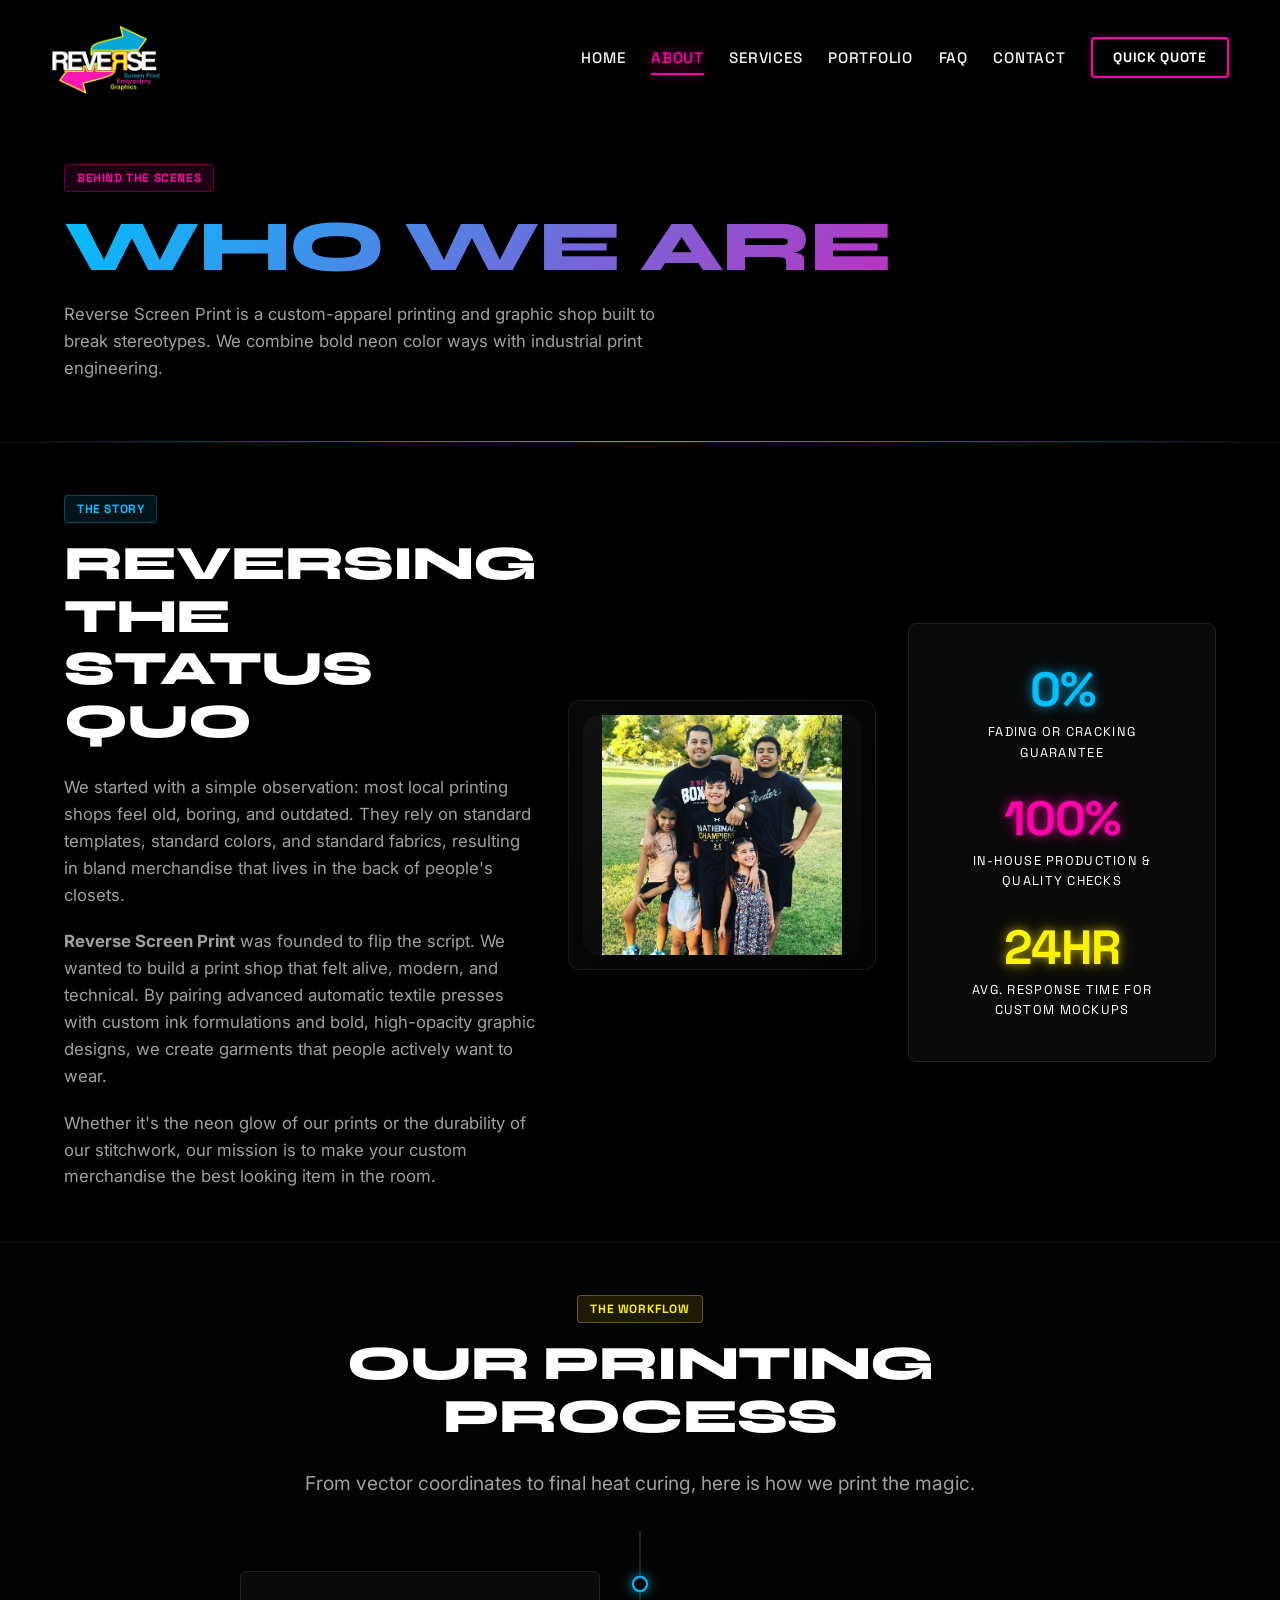
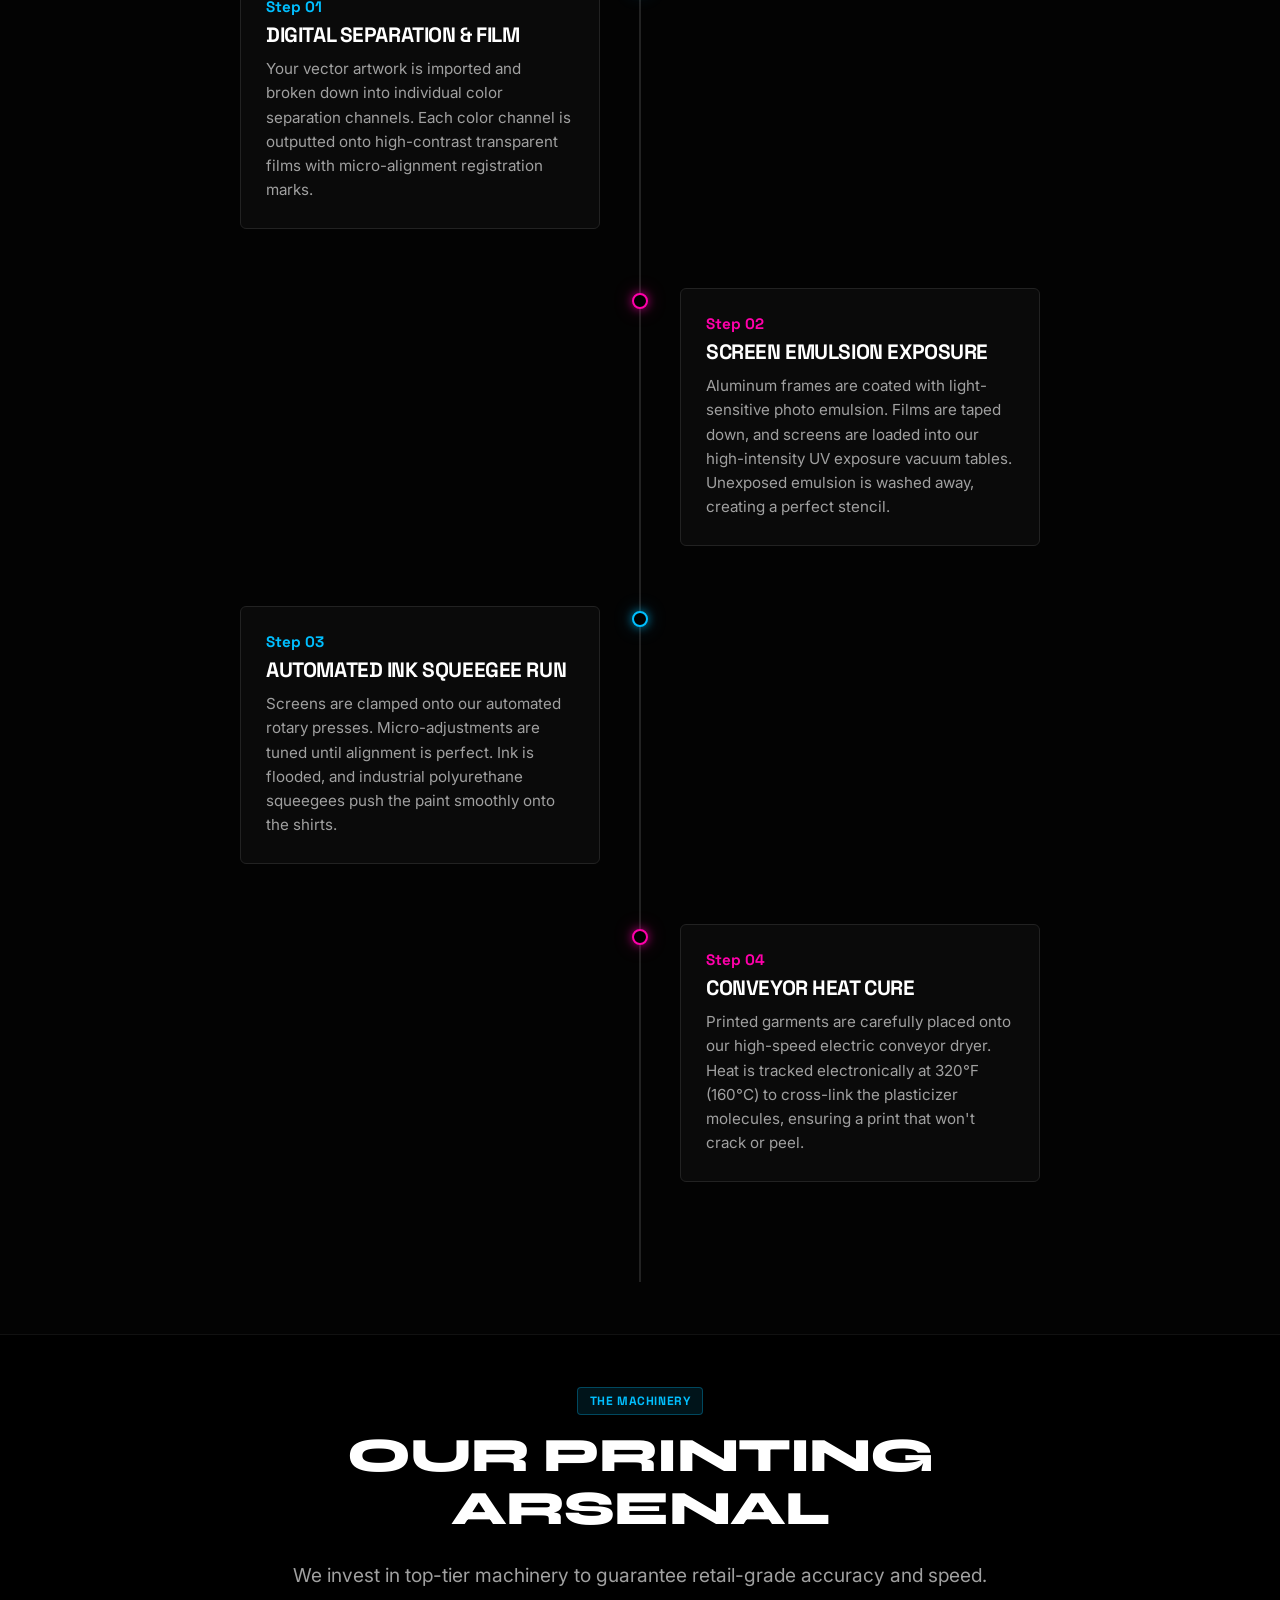
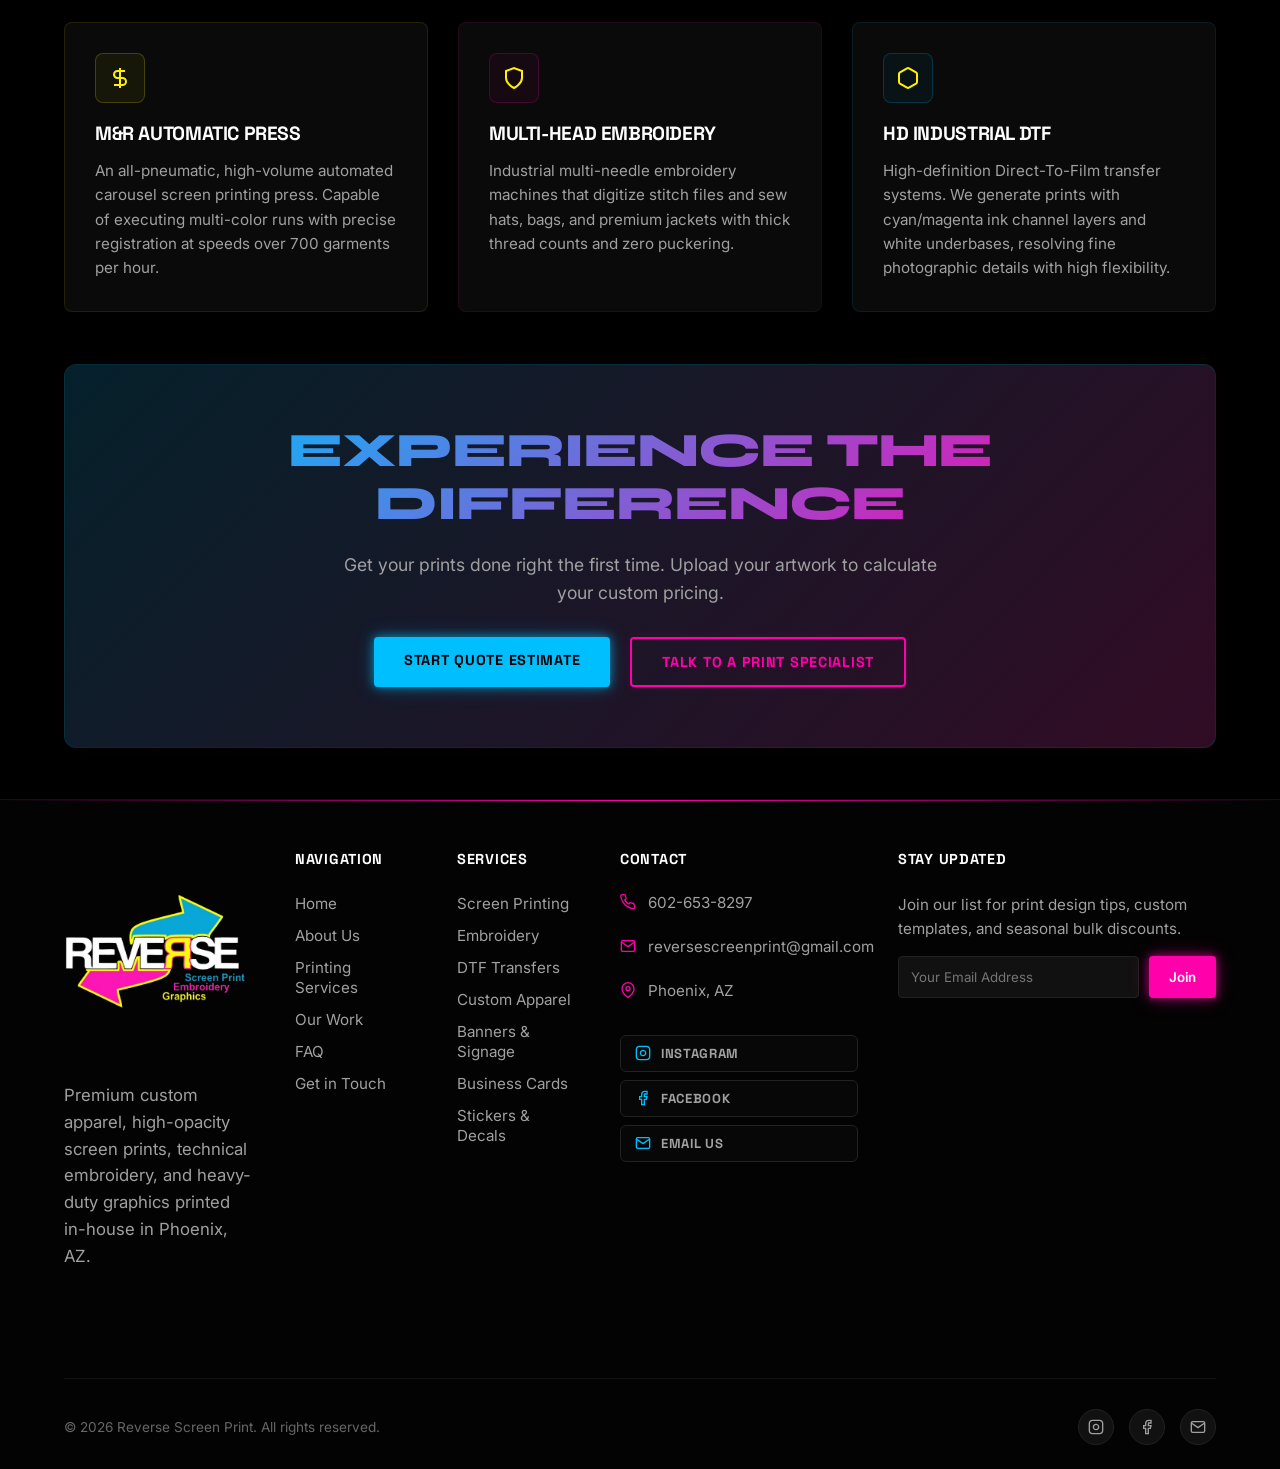
==== about.html @ 0280a69d "Initial website upload" ====
﻿<!DOCTYPE html>
<html lang="en">
<head>
  <meta charset="UTF-8">
  <meta name="viewport" content="width=device-width, initial-scale=1.0">
  <meta name="description" content="Discover the story of Reverse Screen Print, our state-of-the-art screen printing workshop, and our premium apparel finishing processes.">
  <title>About Us | Reverse Screen Print</title>
  <link rel="stylesheet" href="style.css">
</head>
<body>

  <!-- Header & Navigation -->
  <header>
    <div class="nav-container">
      <a href="index.html" class="logo-link" aria-label="Reverse Screen Print Logo">
        <img src="assets/Main-LOGO.png" alt="Reverse Screen Print logo" class="site-logo">
      </a>

      <button class="menu-toggle" aria-label="Toggle Navigation menu" aria-expanded="false">
        <span></span>
        <span></span>
        <span></span>
      </button>

      <nav class="nav-menu-wrapper">
        <ul class="nav-menu">
          <li class="nav-item"><a href="index.html" class="nav-link">Home</a></li>
          <li class="nav-item"><a href="about.html" class="nav-link">About</a></li>
          <li class="nav-item dropdown">
            <a href="services.html" class="nav-link">Services</a>
            <ul class="dropdown-menu">
              <li class="dropdown-item"><a href="screen-printing.html" class="dropdown-link">Screen Printing</a></li>
              <li class="dropdown-item"><a href="embroidery.html" class="dropdown-link">Embroidery</a></li>
              <li class="dropdown-item"><a href="dtf-printing.html" class="dropdown-link">DTF Printing</a></li>
              <li class="dropdown-item"><a href="custom-apparel.html" class="dropdown-link">Custom Apparel</a></li>
              <li class="dropdown-item"><a href="banners.html" class="dropdown-link">Banners & Signage</a></li>
              <li class="dropdown-item"><a href="business-cards.html" class="dropdown-link">Business Cards</a></li>
              <li class="dropdown-item"><a href="decals.html" class="dropdown-link">Decals & Stickers</a></li>
            </ul>
          </li>
          <li class="nav-item"><a href="portfolio.html" class="nav-link">Portfolio</a></li>
          <li class="nav-item"><a href="faq.html" class="nav-link">FAQ</a></li>
          <li class="nav-item"><a href="contact.html" class="nav-link">Contact</a></li>
          <li class="nav-item nav-cta-wrapper"><a href="quote.html" class="nav-cta">Quick Quote</a></li>
        </ul>
      </nav>
    </div>
  </header>

  <!-- Main Content -->
  <main>
    <!-- Page Header banner -->
    <section class="service-header">
      <div class="container" style="padding: 20px 0;">
        <span class="feature-badge badge-magenta">Behind the Scenes</span>
        <h1 class="text-gradient-cyan-magenta">Who We Are</h1>
        <p style="max-width: 600px; margin-top: 15px;">
          Reverse Screen Print is a custom-apparel printing and graphic shop built to break stereotypes. We combine bold neon color ways with industrial print engineering.
        </p>
      </div>
    </section>

    <!-- Our Story Section -->
    <section class="container">
      <div class="grid-2 about-story-grid">
        <div>
          <span class="feature-badge badge-cyan">The Story</span>
          <h2 style="margin-bottom: 25px;">Reversing The Status Quo</h2>
          <p style="margin-bottom: 20px;">
            We started with a simple observation: most local printing shops feel old, boring, and outdated. They rely on standard templates, standard colors, and standard fabrics, resulting in bland merchandise that lives in the back of people's closets.
          </p>
          <p style="margin-bottom: 20px;">
            <strong>Reverse Screen Print</strong> was founded to flip the script. We wanted to build a print shop that felt alive, modern, and technical. By pairing advanced automatic textile presses with custom ink formulations and bold, high-opacity graphic designs, we create garments that people actively want to wear.
          </p>
          <p>
            Whether it's the neon glow of our prints or the durability of our stitchwork, our mission is to make your custom merchandise the best looking item in the room.
          </p>
        </div>
        <div class="about-visual-stack">
          <div class="about-media-card">
            <img src="assets/Family-img.jpg" alt="Reverse Screen Print team and family" class="section-image">
          </div>
        </div>
        <div style="border: 1px solid var(--border-color); background: var(--bg-card); border-radius: 8px; padding: 40px; display: flex; flex-direction: column; justify-content: center; text-align: center;">
          <h3 class="neon-cyan" style="font-size: 3rem; margin-bottom: 5px;">0%</h3>
          <p style="text-transform: uppercase; font-family: var(--font-subheading); font-size: 0.8rem; letter-spacing: 0.1em; color: #fff; margin-bottom: 30px;">
            Fading or Cracking Guarantee
          </p>
          <h3 class="neon-magenta" style="font-size: 3rem; margin-bottom: 5px;">100%</h3>
          <p style="text-transform: uppercase; font-family: var(--font-subheading); font-size: 0.8rem; letter-spacing: 0.1em; color: #fff; margin-bottom: 30px;">
            In-House Production & Quality Checks
          </p>
          <h3 class="neon-yellow" style="font-size: 3rem; margin-bottom: 5px;">24hr</h3>
          <p style="text-transform: uppercase; font-family: var(--font-subheading); font-size: 0.8rem; letter-spacing: 0.1em; color: #fff;">
            Avg. Response Time for Custom Mockups
          </p>
        </div>
      </div>
    </section>

    <!-- The Printing Process Timeline -->
    <section style="background: #030303; border-top: 1px solid #111; border-bottom: 1px solid #111;">
      <div class="container">
        <div class="section-header">
          <span class="feature-badge badge-yellow">The Workflow</span>
          <h2>Our Printing Process</h2>
          <p>From vector coordinates to final heat curing, here is how we print the magic.</p>
        </div>

        <div class="timeline">
          <!-- Step 1 -->
          <div class="timeline-item">
            <div class="timeline-content">
              <div class="timeline-number">Step 01</div>
              <h3 style="margin-bottom: 10px; font-size: 1.3rem;">Digital Separation & Film</h3>
              <p style="font-size: 0.95rem;">
                Your vector artwork is imported and broken down into individual color separation channels. Each color channel is outputted onto high-contrast transparent films with micro-alignment registration marks.
              </p>
            </div>
          </div>

          <!-- Step 2 -->
          <div class="timeline-item">
            <div class="timeline-content">
              <div class="timeline-number">Step 02</div>
              <h3 style="margin-bottom: 10px; font-size: 1.3rem;">Screen Emulsion Exposure</h3>
              <p style="font-size: 0.95rem;">
                Aluminum frames are coated with light-sensitive photo emulsion. Films are taped down, and screens are loaded into our high-intensity UV exposure vacuum tables. Unexposed emulsion is washed away, creating a perfect stencil.
              </p>
            </div>
          </div>

          <!-- Step 3 -->
          <div class="timeline-item">
            <div class="timeline-content">
              <div class="timeline-number">Step 03</div>
              <h3 style="margin-bottom: 10px; font-size: 1.3rem;">Automated Ink Squeegee Run</h3>
              <p style="font-size: 0.95rem;">
                Screens are clamped onto our automated rotary presses. Micro-adjustments are tuned until alignment is perfect. Ink is flooded, and industrial polyurethane squeegees push the paint smoothly onto the shirts.
              </p>
            </div>
          </div>

          <!-- Step 4 -->
          <div class="timeline-item">
            <div class="timeline-content">
              <div class="timeline-number">Step 04</div>
              <h3 style="margin-bottom: 10px; font-size: 1.3rem;">Conveyor Heat Cure</h3>
              <p style="font-size: 0.95rem;">
                Printed garments are carefully placed onto our high-speed electric conveyor dryer. Heat is tracked electronically at 320&deg;F (160&deg;C) to cross-link the plasticizer molecules, ensuring a print that won't crack or peel.
              </p>
            </div>
          </div>
        </div>
      </div>
    </section>

    <!-- Equipment Showcase -->
    <section class="container">
      <div class="section-header">
        <span class="feature-badge badge-cyan">The Machinery</span>
        <h2>Our Printing Arsenal</h2>
        <p>We invest in top-tier machinery to guarantee retail-grade accuracy and speed.</p>
      </div>

      <div class="equipment-grid">
        <!-- Machine 1 -->
        <div class="card equipment-card">
          <div class="equipment-icon-box">
            <svg width="24" height="24" fill="none" stroke="currentColor" stroke-width="2" viewBox="0 0 24 24"><path d="M12 2v20M17 5H9.5a3.5 3.5 0 0 0 0 7h5a3.5 3.5 0 0 1 0 7H6"/></svg>
          </div>
          <h3 style="margin-bottom: 15px; font-size: 1.2rem;">M&R Automatic Press</h3>
          <p style="font-size: 0.95rem;">
            An all-pneumatic, high-volume automated carousel screen printing press. Capable of executing multi-color runs with precise registration at speeds over 700 garments per hour.
          </p>
        </div>

        <!-- Machine 2 -->
        <div class="card equipment-card" style="border-color: rgba(255, 0, 170, 0.1);">
          <div class="equipment-icon-box" style="background: rgba(255, 0, 170, 0.05); border-color: rgba(255, 0, 170, 0.2); color: var(--secondary);">
            <svg width="24" height="24" fill="none" stroke="currentColor" stroke-width="2" viewBox="0 0 24 24"><path d="M12 22s8-4 8-10V5l-8-3-8 3v7c0 6 8 10 8 10z"/></svg>
          </div>
          <h3 style="margin-bottom: 15px; font-size: 1.2rem; color: #fff;">Multi-Head Embroidery</h3>
          <p style="font-size: 0.95rem;">
            Industrial multi-needle embroidery machines that digitize stitch files and sew hats, bags, and premium jackets with thick thread counts and zero puckering.
          </p>
        </div>

        <!-- Machine 3 -->
        <div class="card equipment-card" style="border-color: rgba(0, 191, 255, 0.1);">
          <div class="equipment-icon-box" style="background: rgba(0, 191, 255, 0.05); border-color: rgba(0, 191, 255, 0.2); color: var(--primary);">
            <svg width="24" height="24" fill="none" stroke="currentColor" stroke-width="2" viewBox="0 0 24 24"><path d="M21 16V8a2 2 0 0 0-1-1.73l-7-4a2 2 0 0 0-2 0l-7 4A2 2 0 0 0 3 8v8a2 2 0 0 0 1 1.73l7 4a2 2 0 0 0 2 0l7-4A2 2 0 0 0 21 16z"/></svg>
          </div>
          <h3 style="margin-bottom: 15px; font-size: 1.2rem; color: #fff;">HD Industrial DTF</h3>
          <p style="font-size: 0.95rem;">
            High-definition Direct-To-Film transfer systems. We generate prints with cyan/magenta ink channel layers and white underbases, resolving fine photographic details with high flexibility.
          </p>
        </div>
      </div>
    </section>

    <!-- Custom CTA -->
    <section class="container" style="padding-top: 0;">
      <div class="neon-cta-box" style="border-color: rgba(0, 191, 255, 0.2);">
        <h2 class="text-gradient-cyan-magenta" style="margin-bottom: 20px;">Experience the Difference</h2>
        <p style="max-width: 600px; margin: 0 auto 30px auto; font-size: 1.1rem;">
          Get your prints done right the first time. Upload your artwork to calculate your custom pricing.
        </p>
        <div class="btn-group" style="justify-content: center;">
          <a href="quote.html" class="btn btn-cyan">Start Quote Estimate</a>
          <a href="contact.html" class="btn btn-outline-magenta">Talk to a Print Specialist</a>
        </div>
      </div>
    </section>
  </main>
  <!-- Footer Section -->
  <footer>
    <div class="footer-grid container" style="padding: 0 0 48px 0;">

      <!-- Col 1: Logo & Tagline -->
      <div class="footer-info">
        <a href="index.html" class="footer-logo" aria-label="Reverse Screen Print Home" style="display:inline-block;margin-bottom:20px;">
          <img src="assets/Main-LOGO.png" alt="Reverse Screen Print logo" class="footer-logo-image">
        </a>
        <p>Premium custom apparel, high-opacity screen prints, technical embroidery, and heavy-duty graphics printed in-house in Phoenix, AZ.</p>
      </div>

      <!-- Col 2: Navigation -->
      <div>
        <h4 class="footer-title">Navigation</h4>
        <ul class="footer-links">
          <li><a href="index.html">Home</a></li>
          <li><a href="about.html">About Us</a></li>
          <li><a href="services.html">Printing Services</a></li>
          <li><a href="portfolio.html">Our Work</a></li>
          <li><a href="faq.html">FAQ</a></li>
          <li><a href="contact.html">Get in Touch</a></li>
        </ul>
      </div>

      <!-- Col 3: Services -->
      <div>
        <h4 class="footer-title">Services</h4>
        <ul class="footer-links">
          <li><a href="screen-printing.html">Screen Printing</a></li>
          <li><a href="embroidery.html">Embroidery</a></li>
          <li><a href="dtf-printing.html">DTF Transfers</a></li>
          <li><a href="custom-apparel.html">Custom Apparel</a></li>
          <li><a href="banners.html">Banners &amp; Signage</a></li>
          <li><a href="business-cards.html">Business Cards</a></li>
          <li><a href="decals.html">Stickers &amp; Decals</a></li>
        </ul>
      </div>

      <!-- Col 4: Contact -->
      <div>
        <h4 class="footer-title">Contact</h4>
        <ul class="footer-contact-list">
          <li class="footer-contact-item">
            <svg width="16" height="16" fill="none" stroke="currentColor" stroke-width="2" viewBox="0 0 24 24" aria-hidden="true"><path d="M22 16.92v3a2 2 0 0 1-2.18 2 19.79 19.79 0 0 1-8.63-3.07A19.5 19.5 0 0 1 4.36 12 19.79 19.79 0 0 1 1.21 3.4 2 2 0 0 1 3.18 1h3a2 2 0 0 1 2 1.72c.127.96.361 1.903.7 2.81a2 2 0 0 1-.45 2.11L7.09 8.91a16 16 0 0 0 6 6l1.27-1.27a2 2 0 0 1 2.11-.45c.907.339 1.85.573 2.81.7A2 2 0 0 1 21 16z"/></svg>
            <a href="tel:+16026538297" aria-label="Call us">602-653-8297</a>
          </li>
          <li class="footer-contact-item">
            <svg width="16" height="16" fill="none" stroke="currentColor" stroke-width="2" viewBox="0 0 24 24" aria-hidden="true"><path d="M4 4h16c1.1 0 2 .9 2 2v12c0 1.1-.9 2-2 2H4c-1.1 0-2-.9-2-2V6c0-1.1.9-2 2-2z"/><polyline points="22,6 12,13 2,6"/></svg>
            <a href="mailto:reversescreenprint@gmail.com" aria-label="Email us">reversescreenprint@gmail.com</a>
          </li>
          <li class="footer-contact-item">
            <svg width="16" height="16" fill="none" stroke="currentColor" stroke-width="2" viewBox="0 0 24 24" aria-hidden="true"><path d="M21 10c0 7-9 13-9 13s-9-6-9-13a9 9 0 0 1 18 0z"/><circle cx="12" cy="10" r="3"/></svg>
            <span>Phoenix, AZ</span>
          </li>
        </ul>
        <div class="footer-social-stack">
          <a href="https://www.instagram.com/reverse_screenprint/" target="_blank" rel="noopener noreferrer" class="footer-social-pill" aria-label="Follow us on Instagram">
            <svg width="16" height="16" fill="none" stroke="currentColor" stroke-width="2" viewBox="0 0 24 24" aria-hidden="true"><rect x="2" y="2" width="20" height="20" rx="5" ry="5"/><path d="M16 11.37A4 4 0 1 1 12.63 8 4 4 0 0 1 16 11.37z"/><line x1="17.5" y1="6.5" x2="17.51" y2="6.5"/></svg>
            Instagram
          </a>
          <a href="https://www.facebook.com/reverse.screenprint/" target="_blank" rel="noopener noreferrer" class="footer-social-pill" aria-label="Follow us on Facebook">
            <svg width="16" height="16" fill="none" stroke="currentColor" stroke-width="2" viewBox="0 0 24 24" aria-hidden="true"><path d="M18 2h-3a5 5 0 0 0-5 5v3H7v4h3v8h4v-8h3l1-4h-4V7a1 1 0 0 1 1-1h3z"/></svg>
            Facebook
          </a>
          <a href="mailto:reversescreenprint@gmail.com" class="footer-social-pill" aria-label="Email us">
            <svg width="16" height="16" fill="none" stroke="currentColor" stroke-width="2" viewBox="0 0 24 24" aria-hidden="true"><path d="M4 4h16c1.1 0 2 .9 2 2v12c0 1.1-.9 2-2 2H4c-1.1 0-2-.9-2-2V6c0-1.1.9-2 2-2z"/><polyline points="22,6 12,13 2,6"/></svg>
            Email Us
          </a>
        </div>
      </div>

      <!-- Col 5: Newsletter -->
      <div>
        <h4 class="footer-title">Stay Updated</h4>
        <p class="footer-newsletter-text">Join our list for print design tips, custom templates, and seasonal bulk discounts.</p>
        <form class="newsletter-form">
          <input type="email" class="newsletter-input" placeholder="Your Email Address" aria-label="Newsletter email" required>
          <button type="submit" class="newsletter-btn" aria-label="Subscribe button">Join</button>
        </form>
      </div>

    </div>

    <!-- Footer Bottom Bar -->
    <div class="container" style="padding: 0;">
      <div class="footer-bottom">
        <div>&copy; 2026 Reverse Screen Print. All rights reserved.</div>
        <div class="footer-socials">
          <a href="https://www.instagram.com/reverse_screenprint/" target="_blank" rel="noopener noreferrer" class="footer-social-link" aria-label="Follow us on Instagram">
            <svg width="16" height="16" fill="none" stroke="currentColor" stroke-width="2" viewBox="0 0 24 24"><rect x="2" y="2" width="20" height="20" rx="5" ry="5"/><path d="M16 11.37A4 4 0 1 1 12.63 8 4 4 0 0 1 16 11.37z"/><line x1="17.5" y1="6.5" x2="17.51" y2="6.5"/></svg>
          </a>
          <a href="https://www.facebook.com/reverse.screenprint/" target="_blank" rel="noopener noreferrer" class="footer-social-link" aria-label="Follow us on Facebook">
            <svg width="16" height="16" fill="none" stroke="currentColor" stroke-width="2" viewBox="0 0 24 24"><path d="M18 2h-3a5 5 0 0 0-5 5v3H7v4h3v8h4v-8h3l1-4h-4V7a1 1 0 0 1 1-1h3z"/></svg>
          </a>
          <a href="mailto:reversescreenprint@gmail.com" class="footer-social-link" aria-label="Email us">
            <svg width="16" height="16" fill="none" stroke="currentColor" stroke-width="2" viewBox="0 0 24 24"><path d="M4 4h16c1.1 0 2 .9 2 2v12c0 1.1-.9 2-2 2H4c-1.1 0-2-.9-2-2V6c0-1.1.9-2 2-2z"/><polyline points="22,6 12,13 2,6"/></svg>
          </a>
        </div>
      </div>
    </div>
  </footer>

  <script src="script.js"></script>
  <button id="scroll-top-btn" class="scroll-top-btn" aria-label="Scroll to top">↑</button>
</body>
</html>
---- style.css ----
/* 
 * Reverse Screen Print - Design System & Stylesheet
 * Colors: Black (#000000), Cyan (#00BFFF), Magenta (#FF00AA), Yellow (#FFF200)
 */

@import url('https://fonts.googleapis.com/css2?family=Inter:wght@300;400;500;600;700&family=Space+Grotesk:wght@500;700&family=Syne:wght@700;800&display=swap');

:root {
  --bg: #000000;
  --bg-card: #0a0a0a;
  --bg-input: #121212;
  --primary: #00BFFF; /* Cyan */
  --secondary: #FF00AA; /* Magenta */
  --accent: #FFF200; /* Yellow */
  --text-main: #FFFFFF;
  --text-muted: #A0A0A0;
  --text-dark: #666666;
  --border-color: #222222;
  
  --font-heading: 'Syne', sans-serif;
  --font-subheading: 'Space Grotesk', sans-serif;
  --font-body: 'Inter', sans-serif;
  
  --glow-cyan: 0 0 10px rgba(0, 191, 255, 0.6), 0 0 20px rgba(0, 191, 255, 0.3);
  --glow-magenta: 0 0 10px rgba(255, 0, 170, 0.6), 0 0 20px rgba(255, 0, 170, 0.3);
  --glow-yellow: 0 0 10px rgba(255, 242, 0, 0.6), 0 0 20px rgba(255, 242, 0, 0.3);
  
  --transition-fast: 0.2s ease;
  --transition-medium: 0.4s cubic-bezier(0.16, 1, 0.3, 1);
}

/* Base Resets */
*, *::before, *::after {
  box-sizing: border-box;
  margin: 0;
  padding: 0;
}

html {
  scroll-behavior: smooth;
  background-color: var(--bg);
  color: var(--text-main);
  font-family: var(--font-body);
  font-size: 16px;
  -webkit-font-smoothing: antialiased;
}

body {
  min-height: 100vh;
  display: flex;
  flex-direction: column;
  overflow-x: hidden;
}

img, svg {
  max-width: 100%;
  height: auto;
  display: block;
}

a {
  color: inherit;
  text-decoration: none;
  transition: color var(--transition-fast);
}

.site-logo,
.hero-logo,
.footer-logo-image {
  display: block;
  height: auto;
  object-fit: contain;
}

.site-logo {
  width: clamp(96px, 9vw, 124px);
  max-width: 124px;
  padding: 0;
  margin: 0;
}

.hero-logo {
  width: min(100%, 320px);
  max-width: 320px;
}

.footer-logo-image {
  width: min(100%, 220px);
  max-width: 220px;
}

.hero-image,
.page-hero-image,
.section-image,
.media-card-image,
.service-card-image,
.gallery-image,
.contact-asset-image,
.service-visual-image {
  width: 100%;
  height: 100%;
  object-fit: contain;
  object-position: center;
  display: block;
  border-radius: 16px;
  background: linear-gradient(135deg, rgba(255,255,255,0.04), rgba(255,255,255,0.01));
}

.image-card,
.service-media-card,
.about-media-card {
  position: relative;
  overflow: hidden;
  border-radius: 16px;
  border: 1px solid rgba(255,255,255,0.08);
  background: rgba(255,255,255,0.02);
  box-shadow: 0 14px 35px rgba(0,0,0,0.24);
}

.hero-image {
  min-height: 320px;
}

.page-hero-image,
.section-image {
  height: clamp(320px, 48vw, 480px);
}

.media-card-image {
  height: clamp(220px, 32vw, 280px);
}

.service-card-media,
.about-media-card {
  display: flex;
  align-items: center;
  justify-content: center;
  padding: 14px;
  border-radius: 12px;
  overflow: hidden;
  margin-bottom: 16px;
  background: linear-gradient(135deg, rgba(255,255,255,0.03), rgba(255,255,255,0.01));
}

.service-card-media {
  height: clamp(180px, 24vw, 220px);
}

.service-card-media img,
.about-media-card img {
  width: 100%;
  height: 100%;
  object-fit: contain;
  object-position: center;
  display: block;
}

.gallery-image {
  aspect-ratio: 4 / 3;
}

.faq-hero {
  background-size: cover;
  background-position: center;
  background-repeat: no-repeat;
}

.logo-link,
.footer-logo {
  display: inline-flex;
  align-items: center;
  justify-content: center;
}

button, input, select, textarea {
  font-family: inherit;
  color: inherit;
  background: none;
  border: none;
}

button {
  cursor: pointer;
}

.scroll-top-btn {
  position: fixed;
  right: 24px;
  bottom: 24px;
  width: 48px;
  height: 48px;
  border-radius: 50%;
  border: 1px solid rgba(0, 191, 255, 0.35);
  background: rgba(0, 0, 0, 0.8);
  color: var(--primary);
  font-size: 1.1rem;
  box-shadow: var(--glow-cyan);
  z-index: 1800;
  opacity: 0;
  pointer-events: none;
  transform: translateY(12px);
  transition: all var(--transition-medium);
}

.scroll-top-btn.visible {
  opacity: 1;
  pointer-events: auto;
  transform: translateY(0);
}

.scroll-top-btn:hover {
  background: var(--primary);
  color: #000;
}

.form-status {
  margin-bottom: 16px;
  padding: 12px 14px;
  border: 1px solid rgba(255, 0, 170, 0.25);
  border-radius: 6px;
  background: rgba(255, 0, 170, 0.07);
  color: #fff;
  font-size: 0.95rem;
}

.form-success {
  padding: 24px;
  border: 1px solid rgba(0, 191, 255, 0.25);
  border-radius: 8px;
  background: rgba(0, 191, 255, 0.06);
  box-shadow: var(--glow-cyan);
}

.field-error {
  display: block;
  margin-top: 8px;
  font-size: 0.8rem;
  color: #ff7b7b;
}

.form-control.is-invalid {
  border-color: #ff7b7b;
  box-shadow: 0 0 0 1px rgba(255, 123, 123, 0.35);
}

/* Custom Scrollbar */
::-webkit-scrollbar {
  width: 10px;
}
::-webkit-scrollbar-track {
  background: var(--bg);
}
::-webkit-scrollbar-thumb {
  background: #1a1a1a;
  border: 2px solid var(--bg);
  border-radius: 5px;
}
::-webkit-scrollbar-thumb:hover {
  background: var(--primary);
  box-shadow: 0 0 8px var(--primary);
}

/* Typography & Neon Utilities */
h1, h2, h3, h4, h5, h6 {
  font-family: var(--font-heading);
  font-weight: 800;
  text-transform: uppercase;
  letter-spacing: -0.02em;
  line-height: 1.1;
}

h1 {
  font-size: clamp(2.5rem, 6vw, 4.5rem);
}

h2 {
  font-size: clamp(2rem, 4vw, 3rem);
  margin-bottom: 1.5rem;
}

h3 {
  font-size: clamp(1.5rem, 2.5vw, 2rem);
  font-family: var(--font-subheading);
  font-weight: 700;
}

p {
  color: var(--text-muted);
  line-height: 1.6;
  font-size: 1.05rem;
}

.text-gradient-cyan-magenta {
  background: linear-gradient(135deg, var(--primary), var(--secondary));
  -webkit-background-clip: text;
  -webkit-text-fill-color: transparent;
}

.text-gradient-magenta-yellow {
  background: linear-gradient(135deg, var(--secondary), var(--accent));
  -webkit-background-clip: text;
  -webkit-text-fill-color: transparent;
}

.neon-cyan {
  color: var(--primary);
  text-shadow: var(--glow-cyan);
}

.neon-magenta {
  color: var(--secondary);
  text-shadow: var(--glow-magenta);
}

.neon-yellow {
  color: var(--accent);
  text-shadow: var(--glow-yellow);
}

/* Layout Utilities */
.container {
  width: 90%;
  max-width: 1200px;
  margin: 0 auto;
  padding: 52px 0;
}

.section-header {
  text-align: center;
  max-width: 700px;
  margin: 0 auto 32px auto;
}

.section-header p {
  font-size: 1.2rem;
  margin-top: 10px;
}

.fade-in-section {
  opacity: 0;
  transform: translateY(24px);
  transition: opacity 0.7s ease, transform 0.7s ease;
}

.fade-in-section.is-visible {
  opacity: 1;
  transform: translateY(0);
}

.grid-2 {
  display: grid;
  display: grid;
  grid-template-columns: repeat(3, 1fr);
  gap: 30px;
}

.grid-4 {
  display: grid;
  grid-template-columns: repeat(4, 1fr);
  gap: 20px;
}

@media (max-width: 992px) {
  .grid-3, .grid-4 {
    grid-template-columns: repeat(2, 1fr);
  }
}

@media (max-width: 768px) {
  .grid-2, .grid-3, .grid-4 {
    grid-template-columns: 1fr;
  }
  .container {
    padding: 40px 0;
  }
}

/* Header & Sticky Navbar */
header {
  position: fixed;
  top: 0;
  left: 0;
  width: 100%;
  z-index: 9999;
  transition: background-color 0.3s ease, box-shadow 0.3s ease, border-color 0.3s ease;
  border-bottom: 1px solid transparent;
  padding: 0;
  background-color: transparent;
  box-shadow: none;
}

header.scrolled {
  background-color: #000000;
  border-bottom: 1px solid rgba(255, 255, 255, 0.08);
  box-shadow: 0 8px 24px rgba(0, 0, 0, 0.28);
  padding: 0;
}

.nav-container {
  width: min(92%, 1200px);
  min-height: 80px;
  margin: 0 auto;
  display: flex;
  align-items: center;
  justify-content: space-between;
  gap: 20px;
  padding: 0;
}

.logo-link {
  display: inline-flex;
  align-items: center;
  justify-content: flex-start;
  padding: 0;
  margin: 0;
  flex: 0 0 auto;
}

/* Desktop Navigation Links */
.nav-menu {
  display: flex;
  align-items: center;
  justify-content: center;
  gap: clamp(16px, 2vw, 28px);
  list-style: none;
  margin: 0 auto;
  padding: 0;
  flex: 1 1 auto;
}

.nav-cta-wrapper {
  margin-left: auto;
  flex: 0 0 auto;
}

.nav-item {
  position: relative;
}

.nav-link {
  font-family: var(--font-subheading);
  font-size: 0.95rem;
  font-weight: 500;
  text-transform: uppercase;
  letter-spacing: 0.05em;
  padding: 8px 0;
  display: block;
  color: rgba(255, 255, 255, 0.95);
}

.nav-link::after {
  content: '';
  position: absolute;
  bottom: 0;
  left: 0;
  width: 0;
  height: 2px;
  background: var(--primary);
  box-shadow: var(--glow-cyan);
  transition: width var(--transition-fast);
}

.nav-link:hover {
  color: var(--primary);
  text-shadow: var(--glow-cyan);
}

.nav-link:hover::after {
  width: 100%;
}

.nav-link.active {
  color: var(--secondary);
  text-shadow: var(--glow-magenta);
}

.nav-link.active::after {
  background: var(--secondary);
  box-shadow: var(--glow-magenta);
  width: 100%;
}

/* Dropdown Menu styling */
.dropdown {
  position: relative;
}

.dropdown-menu {
  position: absolute;
  top: 100%;
  left: 50%;
  transform: translateX(-50%) translateY(15px);
  background: #050505;
  border: 1px solid #1a1a1a;
  border-radius: 8px;
  padding: 10px 0;
  width: 230px;
  opacity: 0;
  visibility: hidden;
  box-shadow: 0 10px 30px rgba(0,0,0,0.8), 0 0 15px rgba(0, 191, 255, 0.05);
  transition: all var(--transition-medium);
}

.dropdown-menu::before {
  content: '';
  position: absolute;
  top: -6px;
  left: 50%;
  transform: translateX(-50%) rotate(45deg);
  width: 10px;
  height: 10px;
  background: #050505;
  border-top: 1px solid #1a1a1a;
  border-left: 1px solid #1a1a1a;
}

.dropdown:hover .dropdown-menu {
  opacity: 1;
  visibility: visible;
  transform: translateX(-50%) translateY(5px);
  border-color: rgba(0, 191, 255, 0.3);
  box-shadow: 0 10px 30px rgba(0,0,0,0.8), 0 0 15px rgba(0, 191, 255, 0.15);
}

.dropdown-item {
  list-style: none;
}

.dropdown-link {
  display: block;
  padding: 10px 20px;
  font-family: var(--font-subheading);
  font-size: 0.85rem;
  text-transform: uppercase;
  letter-spacing: 0.05em;
  color: var(--text-muted);
  transition: all var(--transition-fast);
}

.dropdown-link:hover {
  color: var(--primary);
  background: rgba(0, 191, 255, 0.05);
  padding-left: 25px;
  text-shadow: var(--glow-cyan);
}

/* Call to Action Button in Nav */
.nav-cta {
  display: inline-block;
  padding: 10px 20px;
  font-family: var(--font-subheading);
  font-size: 0.85rem;
  font-weight: 700;
  text-transform: uppercase;
  letter-spacing: 0.05em;
  border: 2px solid var(--secondary);
  color: #ffffff;
  border-radius: 4px;
  box-shadow: 0 0 10px rgba(255, 0, 170, 0.2);
  transition: all var(--transition-fast);
}

.nav-cta:hover {
  background: var(--secondary);
  color: #000;
  box-shadow: var(--glow-magenta);
  transform: translateY(-2px);
}

/* Hamburger Menu Icon */
.menu-toggle {
  display: none;
  flex-direction: column;
  justify-content: space-between;
  width: 30px;
  height: 20px;
  cursor: pointer;
  z-index: 1001;
}

.menu-toggle span {
  width: 100%;
  height: 2px;
  background-color: #fff;
  transition: all var(--transition-medium);
}

/* Hamburger Transform when Active */
.menu-toggle.active span:nth-child(1) {
  transform: translateY(9px) rotate(45deg);
  background-color: var(--secondary);
}

.menu-toggle.active span:nth-child(2) {
  opacity: 0;
}

.menu-toggle.active span:nth-child(3) {
  transform: translateY(-9px) rotate(-45deg);
  background-color: var(--secondary);
}

/* Mobile Nav Drawer */
@media (max-width: 992px) {
  .nav-container {
    min-height: 74px;
  }

  .menu-toggle {
    display: flex;
    margin-left: auto; /* pin hamburger to the right edge */
    flex-shrink: 0;
  }
  
  .nav-menu {
    position: fixed;
    top: 0;
    right: -100%;
    width: 300px;
    height: 100vh;
    background: #050505;
    border-left: 1px solid #1a1a1a;
    flex-direction: column;
    align-items: flex-start;
    padding: 100px 40px 40px 40px;
    gap: 20px;
    transition: right var(--transition-medium);
    overflow-y: auto;
  }
  
  .nav-menu.active {
    right: 0;
    box-shadow: -10px 0 30px rgba(0,0,0,0.9), -5px 0 25px rgba(255, 0, 170, 0.15);
    border-color: rgba(255, 0, 170, 0.3);
  }
  
  .nav-item {
    width: 100%;
  }
  
  .nav-link {
    font-size: 1.2rem;
    padding: 12px 0;
  }
  
  /* Mobile services sub-menu toggle */
  .dropdown .dropdown-menu {
    position: static;
    transform: none !important;
    opacity: 1;
    visibility: visible;
    width: 100%;
    background: transparent;
    border: none;
    border-left: 2px solid #1a1a1a;
    border-radius: 0;
    margin-top: 5px;
    padding: 0 0 0 15px;
    box-shadow: none;
    max-height: 0;
    overflow: hidden;
    transition: max-height var(--transition-medium);
  }
  
  .dropdown.active .dropdown-menu {
    max-height: 400px;
  }
  
  .dropdown.active .dropdown-link {
    color: var(--text-main);
  }
  
  .dropdown-link {
    padding: 8px 0;
    font-size: 0.95rem;
  }
  
  .nav-cta-wrapper {
    width: 100%;
    margin-top: 20px;
  }
  
  .nav-cta {
    display: block;
    text-align: center;
  }
}

/* Global Buttons */
.btn {
  display: inline-block;
  padding: 14px 30px;
  font-family: var(--font-subheading);
  font-weight: 700;
  text-transform: uppercase;
  letter-spacing: 0.05em;
  font-size: 0.9rem;
  border-radius: 4px;
  transition: all var(--transition-fast);
  text-align: center;
}

.btn-cyan {
  background: var(--primary);
  color: #000000;
  box-shadow: var(--glow-cyan);
}

.btn-cyan:hover {
  background: #ffffff;
  color: #000000;
  box-shadow: 0 0 20px #ffffff;
  transform: translateY(-2px);
}

.btn-magenta {
  background: var(--secondary);
  color: #ffffff;
  box-shadow: var(--glow-magenta);
}

.btn-magenta:hover {
  background: #ffffff;
  color: #000000;
  box-shadow: 0 0 20px #ffffff;
  transform: translateY(-2px);
}

.btn-yellow {
  background: var(--accent);
  color: #000000;
  box-shadow: var(--glow-yellow);
}

.btn-yellow:hover {
  background: #ffffff;
  color: #000000;
  box-shadow: 0 0 20px #ffffff;
  transform: translateY(-2px);
}

.btn-outline-cyan {
  border: 2px solid var(--primary);
  color: var(--primary);
  box-shadow: 0 0 10px rgba(0, 191, 255, 0.1);
}

.btn-outline-cyan:hover {
  background: var(--primary);
  color: #000000;
  box-shadow: var(--glow-cyan);
  transform: translateY(-2px);
}

.btn-outline-magenta {
  border: 2px solid var(--secondary);
  color: var(--secondary);
  box-shadow: 0 0 10px rgba(255, 0, 170, 0.1);
}

.btn-outline-magenta:hover {
  background: var(--secondary);
  color: #ffffff;
  box-shadow: var(--glow-magenta);
  transform: translateY(-2px);
}

.btn-group {
  display: flex;
  gap: 20px;
  margin-top: 30px;
}

@media (max-width: 576px) {
  .btn-group {
    flex-direction: column;
    gap: 15px;
  }
  .btn {
    width: 100%;
  }
}

/* General Layout Elements */
main {
  flex-grow: 1;
  padding-top: 80px; /* Offset for sticky navbar */
}

/* Card Styling */
.card {
  background: var(--bg-card);
  border: 1px solid var(--border-color);
  border-radius: 8px;
  padding: 30px;
  transition: all var(--transition-medium);
  position: relative;
  overflow: hidden;
}

.card:hover {
  transform: translateY(-5px);
  border-color: rgba(255, 255, 255, 0.15);
}

.card.cyan-hover:hover {
  border-color: var(--primary);
  box-shadow: 0 5px 25px rgba(0, 191, 255, 0.15), 0 0 10px rgba(0, 191, 255, 0.1);
}

.card.magenta-hover:hover {
  border-color: var(--secondary);
  box-shadow: 0 5px 25px rgba(255, 0, 170, 0.15), 0 0 10px rgba(255, 0, 170, 0.1);
}

.card.yellow-hover:hover {
  border-color: var(--accent);
  box-shadow: 0 5px 25px rgba(255, 242, 0, 0.15), 0 0 10px rgba(255, 242, 0, 0.1);
}

/* Forms & Floating Labels */
.form-group {
  margin-bottom: 25px;
  position: relative;
}

.form-label {
  display: block;
  font-family: var(--font-subheading);
  font-size: 0.85rem;
  font-weight: 700;
  text-transform: uppercase;
  letter-spacing: 0.05em;
  color: var(--text-muted);
  margin-bottom: 8px;
  transition: color var(--transition-fast);
}

.form-control {
  width: 100%;
  padding: 15px;
  background: var(--bg-input);
  border: 1px solid var(--border-color);
  border-radius: 4px;
  color: #ffffff;
  font-size: 1rem;
  transition: all var(--transition-fast);
}

.form-control:focus {
  outline: none;
  border-color: var(--primary);
  box-shadow: 0 0 10px rgba(0, 191, 255, 0.2);
  background: #181818;
}

.form-group.magenta-focus .form-control:focus {
  border-color: var(--secondary);
  box-shadow: 0 0 10px rgba(255, 0, 170, 0.2);
}

.form-row {
  display: grid;
  grid-template-columns: repeat(2, 1fr);
  gap: 20px;
}

@media (max-width: 768px) {
  .form-row {
    grid-template-columns: 1fr;
    gap: 0;
  }
}

/* File Upload Area */
.file-dropzone {
  border: 2px dashed var(--border-color);
  background: var(--bg-input);
  padding: 40px;
  text-align: center;
  border-radius: 4px;
  cursor: pointer;
  transition: all var(--transition-fast);
  margin-bottom: 20px;
}

.file-dropzone:hover, .file-dropzone.dragover {
  border-color: var(--primary);
  box-shadow: 0 0 10px rgba(0, 191, 255, 0.1);
  background: rgba(0, 191, 255, 0.02);
}

.file-dropzone-icon {
  font-size: 2.5rem;
  color: var(--primary);
  margin-bottom: 15px;
}

.file-dropzone p {
  font-size: 0.95rem;
}

.file-dropzone input {
  display: none;
}

/* Dropdown custom styling */
select.form-control {
  appearance: none;
  background-image: url("data:image/svg+xml;charset=utf-8,%3Csvg xmlns='http://www.w3.org/2000/svg' viewBox='0 0 24 24' fill='none' stroke='%23A0A0A0' stroke-width='2' stroke-linecap='round' stroke-linejoin='round'%3E%3Cpath d='M6 9l6 6 6-6'/%3E%3C/svg%3E");
  background-repeat: no-repeat;
  background-position: right 15px center;
  background-size: 18px;
  padding-right: 45px;
}

/* Checklist item design (like placement select) */
.placement-grid {
  display: grid;
  grid-template-columns: repeat(4, 1fr);
  gap: 15px;
  margin-bottom: 25px;
}

.placement-card {
  border: 1px solid var(--border-color);
  background: var(--bg-input);
  border-radius: 4px;
  padding: 15px;
  text-align: center;
  cursor: pointer;
  transition: all var(--transition-fast);
  position: relative;
}

.placement-card input {
  position: absolute;
  opacity: 0;
  cursor: pointer;
}

.placement-card:hover {
  border-color: rgba(255, 255, 255, 0.2);
}

.placement-card.selected {
  border-color: var(--secondary);
  background: rgba(255, 0, 170, 0.05);
  box-shadow: 0 0 10px rgba(255, 0, 170, 0.1);
}

.placement-card-icon {
  width: 40px;
  height: 40px;
  margin: 0 auto 10px auto;
  stroke: var(--text-muted);
  transition: all var(--transition-fast);
}

.placement-card.selected .placement-card-icon {
  stroke: var(--secondary);
  filter: drop-shadow(0 0 3px var(--secondary));
}

.placement-card-title {
  font-family: var(--font-subheading);
  font-size: 0.8rem;
  font-weight: 700;
  text-transform: uppercase;
  letter-spacing: 0.05em;
}

@media (max-width: 768px) {
  .placement-grid {
    grid-template-columns: repeat(2, 1fr);
  }
}

/* FAQ Accordion Styling */
.faq-list {
  max-width: 800px;
  margin: 0 auto;
}

.faq-item {
  border: 1px solid var(--border-color);
  background: var(--bg-card);
  border-radius: 6px;
  margin-bottom: 15px;
  overflow: hidden;
  transition: all var(--transition-medium);
}

.faq-question {
  width: 100%;
  text-align: left;
  padding: 22px 30px;
  font-family: var(--font-subheading);
  font-size: 1.1rem;
  font-weight: 700;
  display: flex;
  justify-content: space-between;
  align-items: center;
  transition: all var(--transition-fast);
}

.faq-question:hover {
  background: rgba(255, 255, 255, 0.02);
}

.faq-icon {
  width: 16px;
  height: 16px;
  position: relative;
  transition: transform var(--transition-medium);
}

.faq-icon::before, .faq-icon::after {
  content: '';
  position: absolute;
  background-color: var(--text-main);
  transition: background-color var(--transition-fast);
}

.faq-icon::before {
  top: 7px;
  left: 0;
  width: 100%;
  height: 2px;
}

.faq-icon::after {
  top: 0;
  left: 7px;
  width: 2px;
  height: 100%;
}

.faq-answer {
  max-height: 0;
  overflow: hidden;
  transition: max-height var(--transition-medium);
}

.faq-answer-content {
  padding: 0 30px 25px 30px;
  color: var(--text-muted);
  line-height: 1.7;
}

/* FAQ Active States */
.faq-item.active {
  border-color: rgba(0, 191, 255, 0.4);
  box-shadow: 0 0 15px rgba(0, 191, 255, 0.05);
}

.faq-item.active .faq-question {
  color: var(--primary);
  text-shadow: var(--glow-cyan);
}

.faq-item.active .faq-icon {
  transform: rotate(45deg);
}

.faq-item.active .faq-icon::before, .faq-item.active .faq-icon::after {
  background-color: var(--primary);
}

/* Portfolio Gallery Filter */
.filter-tabs {
  display: flex;
  justify-content: center;
  gap: 15px;
  margin-bottom: 40px;
  flex-wrap: wrap;
}

.filter-btn {
  padding: 10px 24px;
  font-family: var(--font-subheading);
  font-size: 0.85rem;
  font-weight: 700;
  text-transform: uppercase;
  letter-spacing: 0.05em;
  border: 1px solid var(--border-color);
  background: var(--bg-card);
  border-radius: 30px;
  color: var(--text-muted);
  transition: all var(--transition-fast);
}

.filter-btn:hover {
  border-color: rgba(255, 255, 255, 0.2);
  color: #fff;
}

.filter-btn.active {
  border-color: var(--primary);
  color: var(--primary);
  box-shadow: var(--glow-cyan);
  background: rgba(0, 191, 255, 0.03);
}

/* Portfolio Item Cards */
.portfolio-grid {
  display: grid;
  grid-template-columns: repeat(3, 1fr);
  gap: 30px;
}

.portfolio-item {
  border-radius: 8px;
  overflow: hidden;
  background: var(--bg-card);
  border: 1px solid var(--border-color);
  position: relative;
  transition: all var(--transition-medium);
  display: flex;
  flex-direction: column;
}

.portfolio-item:hover {
  transform: translateY(-5px);
  border-color: var(--secondary);
  box-shadow: 0 8px 30px rgba(255, 0, 170, 0.15), 0 0 10px rgba(255, 0, 170, 0.05);
}

.portfolio-image-wrapper {
  aspect-ratio: 4/3;
  overflow: hidden;
  position: relative;
  background: #111;
  display: flex;
  align-items: center;
  justify-content: center;
}

.portfolio-image-wrapper img {
  width: 100%;
  height: 100%;
  object-fit: contain;
  object-position: center;
  padding: 14px;
  transition: transform var(--transition-medium);
}

.portfolio-item:hover .portfolio-image-wrapper img {
  transform: scale(1.05);
}

/* Dynamic visual overlay in portfolio cards */
.portfolio-overlay {
  position: absolute;
  top: 0;
  left: 0;
  width: 100%;
  height: 100%;
  background: linear-gradient(to top, rgba(0,0,0,0.9) 0%, rgba(0,0,0,0.2) 60%, rgba(0,0,0,0) 100%);
  opacity: 0;
  transition: opacity var(--transition-fast);
  display: flex;
  align-items: flex-end;
  padding: 20px;
}

.portfolio-item:hover .portfolio-overlay {
  opacity: 1;
}

.portfolio-overlay-text {
  transform: translateY(15px);
  transition: transform var(--transition-medium);
}

.portfolio-item:hover .portfolio-overlay-text {
  transform: translateY(0);
}

.portfolio-item-info {
  padding: 20px;
  flex-grow: 1;
  display: flex;
  flex-direction: column;
  justify-content: space-between;
}

.portfolio-item-tag {
  font-family: var(--font-subheading);
  font-size: 0.75rem;
  font-weight: 700;
  text-transform: uppercase;
  letter-spacing: 0.05em;
  color: var(--primary);
  margin-bottom: 8px;
}

.portfolio-item-title {
  font-size: 1.2rem;
  margin-bottom: 10px;
  font-family: var(--font-subheading);
}

.portfolio-item-meta {
  font-size: 0.85rem;
  color: var(--text-muted);
  display: flex;
  justify-content: space-between;
  border-top: 1px solid #1a1a1a;
  padding-top: 15px;
  margin-top: 15px;
}

@media (max-width: 992px) {
  .portfolio-grid {
    grid-template-columns: repeat(2, 1fr);
  }
}
@media (max-width: 768px) {
  .portfolio-grid {
    grid-template-columns: 1fr;
  }
}

/* Lightbox Modal */
.lightbox-modal {
  position: fixed;
  top: 0;
  left: 0;
  width: 100%;
  height: 100%;
  background: rgba(0,0,0,0.95);
  z-index: 2000;
  display: flex;
  align-items: center;
  justify-content: center;
  opacity: 0;
  visibility: hidden;
  transition: all var(--transition-medium);
}

.lightbox-modal.active {
  opacity: 1;
  visibility: visible;
}

.lightbox-container {
  width: 90%;
  max-width: 1000px;
  display: grid;
  grid-template-columns: 1.2fr 0.8fr;
  background: var(--bg-card);
  border: 1px solid #222;
  border-radius: 8px;
  overflow: hidden;
  box-shadow: 0 20px 50px rgba(0,0,0,0.9), 0 0 30px rgba(0, 191, 255, 0.1);
  position: relative;
  transform: scale(0.95);
  transition: transform var(--transition-medium);
}

.lightbox-modal.active .lightbox-container {
  transform: scale(1);
  border-color: rgba(0, 191, 255, 0.3);
}

.lightbox-close {
  position: absolute;
  top: 20px;
  right: 20px;
  width: 40px;
  height: 40px;
  border-radius: 50%;
  background: rgba(0,0,0,0.5);
  display: flex;
  align-items: center;
  justify-content: center;
  border: 1px solid #333;
  color: #fff;
  font-size: 1.5rem;
  z-index: 10;
  transition: all var(--transition-fast);
}

.lightbox-close:hover {
  background: var(--secondary);
  border-color: var(--secondary);
  box-shadow: var(--glow-magenta);
}

.lightbox-img-pane {
  background: #111;
  display: flex;
  align-items: center;
  justify-content: center;
  aspect-ratio: 4/3;
}

.lightbox-img-pane img {
  width: 100%;
  height: 100%;
  object-fit: contain;
}

.lightbox-details-pane {
  padding: 40px;
  display: flex;
  flex-direction: column;
  justify-content: space-between;
  border-left: 1px solid #1a1a1a;
}

.lightbox-tag {
  font-family: var(--font-subheading);
  font-size: 0.8rem;
  font-weight: 700;
  text-transform: uppercase;
  color: var(--primary);
  margin-bottom: 10px;
}

.lightbox-title {
  font-size: 1.8rem;
  margin-bottom: 15px;
}

.lightbox-description {
  margin-bottom: 25px;
}

.lightbox-spec-list {
  list-style: none;
  border-top: 1px solid #1a1a1a;
  padding-top: 20px;
  margin-bottom: 30px;
}

.lightbox-spec-item {
  display: flex;
  justify-content: space-between;
  margin-bottom: 12px;
  font-size: 0.95rem;
}

.lightbox-spec-label {
  color: var(--text-muted);
}

.lightbox-spec-value {
  font-weight: 600;
}

@media (max-width: 768px) {
  .lightbox-container {
    grid-template-columns: 1fr;
    max-height: 90vh;
    overflow-y: auto;
  }
  .lightbox-details-pane {
    padding: 25px;
    border-left: none;
    border-top: 1px solid #1a1a1a;
  }
}

/* Service Detail Template layout */
.service-header {
  padding: 64px 0 40px 0;
  position: relative;
  border-bottom: 1px solid #111;
  overflow: hidden;
}

.service-header::before {
  content: '';
  position: absolute;
  bottom: 0;
  left: 0;
  width: 100%;
  height: 1px;
  background: linear-gradient(90deg, transparent, var(--primary), transparent);
}

.service-grid {
  display: grid;
  grid-template-columns: 1.1fr 0.9fr;
  gap: 50px;
  align-items: flex-start;
  margin-top: 40px;
}

.service-mock-graphic {
  border: 1px solid var(--border-color);
  background: var(--bg-card);
  border-radius: 16px;
  aspect-ratio: 4 / 3;
  display: flex;
  align-items: center;
  justify-content: center;
  padding: 18px;
  position: relative;
  overflow: hidden;
  box-shadow: inset 0 0 30px rgba(0,0,0,0.8);
}

.service-mock-graphic::after {
  content: '';
  position: absolute;
  top: 0;
  left: 0;
  width: 100%;
  height: 100%;
  background: linear-gradient(135deg, rgba(0, 191, 255, 0.05) 0%, rgba(255, 0, 170, 0.05) 100%);
  pointer-events: none;
}

.service-mock-graphic .service-visual-image {
  width: 100%;
  height: 100%;
  object-fit: contain;
  object-position: center;
  display: block;
}

.service-mock-graphic .service-visual-label {
  position: absolute;
  top: 16px;
  left: 16px;
  padding: 8px 12px;
  border-radius: 999px;
  background: rgba(0,0,0,0.7);
  border: 1px solid rgba(255,255,255,0.12);
  font-family: var(--font-subheading);
  font-size: 0.72rem;
  letter-spacing: 0.12em;
  text-transform: uppercase;
  color: var(--text-main);
  z-index: 2;
}

.about-story-grid {
  align-items: center;
  gap: 32px;
}

.about-visual-stack {
  display: grid;
  gap: 20px;
}

.about-visual-stack .section-image {
  height: 240px;
}

.service-options-list {
  list-style: none;
  margin: 25px 0;
}

.service-options-list li {
  display: flex;
  align-items: center;
  gap: 12px;
  margin-bottom: 12px;
  color: var(--text-muted);
}

.service-options-list li svg {
  width: 18px;
  height: 18px;
  stroke: var(--primary);
  flex-shrink: 0;
}

@media (max-width: 992px) {
  .service-grid {
    grid-template-columns: 1fr;
    gap: 40px;
  }
}

/* Compare Services Table */
.compare-container {
  overflow-x: auto;
  margin-top: 45px;
  border: 1px solid var(--border-color);
  border-radius: 8px;
  background: var(--bg-card);
}

.compare-table {
  width: 100%;
  border-collapse: collapse;
  text-align: left;
  min-width: 700px;
}

.compare-table th, .compare-table td {
  padding: 20px 25px;
  border-bottom: 1px solid #1a1a1a;
}

.compare-table th {
  font-family: var(--font-subheading);
  font-size: 0.9rem;
  font-weight: 700;
  text-transform: uppercase;
  letter-spacing: 0.05em;
  background: #0d0d0d;
}

.compare-table tr:last-child td {
  border-bottom: none;
}

.compare-table tr:hover td {
  background: rgba(255, 255, 255, 0.01);
}

.compare-highlight {
  color: var(--primary);
  font-weight: 600;
}

/* Quote Calculator Dashboard */
.quote-dashboard {
  display: grid;
  grid-template-columns: 1.2fr 0.8fr;
  gap: 40px;
  align-items: flex-start;
}

.summary-card {
  border-color: rgba(255, 0, 170, 0.2);
  background: #050505;
  position: sticky;
  top: 110px;
}

.summary-title {
  border-bottom: 1px solid #1a1a1a;
  padding-bottom: 15px;
  margin-bottom: 20px;
}

.summary-line {
  display: flex;
  justify-content: space-between;
  margin-bottom: 15px;
  font-size: 1rem;
}

.summary-line-total {
  border-top: 1px solid #1a1a1a;
  padding-top: 20px;
  margin-top: 20px;
  font-family: var(--font-subheading);
  font-size: 1.3rem;
  font-weight: 700;
}

.summary-info-note {
  margin-top: 20px;
  font-size: 0.85rem;
  text-align: center;
}

@media (max-width: 992px) {
  .quote-dashboard {
    grid-template-columns: 1fr;
  }
  .summary-card {
    position: static;
  }
}

/* Timeline element for Process (About page) */
.timeline {
  position: relative;
  max-width: 800px;
  margin: 0 auto;
  padding: 40px 0;
}

.timeline::before {
  content: '';
  position: absolute;
  top: 0;
  bottom: 0;
  left: 50%;
  width: 2px;
  background: var(--border-color);
  transform: translateX(-50%);
}

.timeline-item {
  margin-bottom: 60px;
  position: relative;
  width: 50%;
  padding-right: 40px;
}

.timeline-item:nth-child(even) {
  align-self: flex-end;
  margin-left: auto;
  padding-right: 0;
  padding-left: 40px;
}

.timeline-item::after {
  content: '';
  position: absolute;
  top: 5px;
  right: -8px;
  width: 16px;
  height: 16px;
  background: var(--bg);
  border: 2px solid var(--primary);
  border-radius: 50%;
  z-index: 1;
  box-shadow: var(--glow-cyan);
  transition: all var(--transition-fast);
}

.timeline-item:nth-child(even)::after {
  left: -8px;
  right: auto;
  border-color: var(--secondary);
  box-shadow: var(--glow-magenta);
}

.timeline-content {
  background: var(--bg-card);
  border: 1px solid var(--border-color);
  padding: 25px;
  border-radius: 6px;
  transition: all var(--transition-medium);
}

.timeline-item:hover .timeline-content {
  border-color: rgba(255, 255, 255, 0.15);
}

.timeline-item:hover::after {
  background: var(--primary);
}

.timeline-item:nth-child(even):hover::after {
  background: var(--secondary);
}

.timeline-number {
  font-family: var(--font-subheading);
  font-size: 0.95rem;
  font-weight: 700;
  color: var(--primary);
  margin-bottom: 8px;
}

.timeline-item:nth-child(even) .timeline-number {
  color: var(--secondary);
}

@media (max-width: 768px) {
  .timeline::before {
    left: 20px;
  }
  .timeline-item {
    width: 100%;
    padding-left: 50px;
    padding-right: 0;
    margin-bottom: 40px;
  }
  .timeline-item:nth-child(even) {
    padding-left: 50px;
    margin-left: 0;
  }
  .timeline-item::after {
    left: 12px;
    right: auto;
  }
  .timeline-item:nth-child(even)::after {
    left: 12px;
  }
}

/* Footer Section */
footer {
  background: #030303;
  border-top: 1px solid #111;
  padding: 52px 0 24px 0;
  position: relative;
  overflow: hidden;
}

footer::before {
  content: '';
  position: absolute;
  top: 0;
  left: 0;
  width: 100%;
  height: 1px;
  background: linear-gradient(90deg, transparent, var(--secondary), transparent);
}

.footer-grid {
  display: grid;
  grid-template-columns: 1.4fr 0.9fr 0.9fr 1fr 1.1fr;
  gap: 40px;
  margin-bottom: 60px;
}

.footer-info p {
  margin-top: 15px;
  max-width: 320px;
}

.footer-contact-list {
  margin-top: 22px;
  display: grid;
  gap: 10px;
}

.footer-contact-item a,
.footer-contact-item span {
  color: var(--text-muted);
}

.footer-contact-item a:hover {
  color: var(--primary);
}

.footer-logo svg {
  height: 50px;
}

.footer-title {
  font-family: var(--font-subheading);
  font-size: 0.9rem;
  font-weight: 700;
  text-transform: uppercase;
  letter-spacing: 0.05em;
  color: #fff;
  margin-bottom: 25px;
}

.footer-links {
  list-style: none;
}

.footer-links li {
  margin-bottom: 12px;
}

.footer-links a {
  color: var(--text-muted);
  font-size: 0.95rem;
}

.footer-links a:hover {
  color: var(--primary);
  text-shadow: var(--glow-cyan);
  padding-left: 5px;
}

.footer-contact-item {
  display: flex;
  align-items: center;
  gap: 12px;
  margin-bottom: 15px;
  color: var(--text-muted);
  font-size: 0.95rem;
}

.footer-contact-item svg {
  width: 16px;
  height: 16px;
  stroke: var(--secondary);
  flex-shrink: 0;
}

.footer-contact-item a {
  color: var(--text-muted);
  transition: color var(--transition-fast);
}

.footer-contact-item a:hover {
  color: var(--primary);
  text-shadow: var(--glow-cyan);
}

/* Social pill buttons in contact column */
.footer-social-stack {
  display: flex;
  flex-direction: column;
  gap: 8px;
  margin-top: 20px;
}

.footer-social-pill {
  display: inline-flex;
  align-items: center;
  gap: 10px;
  padding: 9px 14px;
  border-radius: 6px;
  border: 1px solid var(--border-color);
  background: rgba(255,255,255,0.02);
  color: var(--text-muted);
  font-family: var(--font-subheading);
  font-size: 0.82rem;
  font-weight: 700;
  text-transform: uppercase;
  letter-spacing: 0.05em;
  transition: all var(--transition-fast);
}

.footer-social-pill svg {
  flex-shrink: 0;
  stroke: var(--primary);
  transition: stroke var(--transition-fast);
}

.footer-social-pill:hover {
  border-color: var(--primary);
  color: var(--primary);
  background: rgba(0, 191, 255, 0.06);
  box-shadow: 0 0 12px rgba(0, 191, 255, 0.12);
  transform: translateX(3px);
}

.footer-newsletter-text {
  margin-bottom: 15px;
  font-size: 0.95rem;
}

.newsletter-form {
  display: flex;
  gap: 10px;
}

.newsletter-input {
  flex-grow: 1;
  padding: 12px;
  background: #111;
  border: 1px solid var(--border-color);
  border-radius: 4px;
  color: #ffffff;
}

.newsletter-input:focus {
  outline: none;
  border-color: var(--secondary);
  box-shadow: 0 0 8px rgba(255, 0, 170, 0.2);
}

.newsletter-btn {
  background: var(--secondary);
  color: #ffffff;
  padding: 0 20px;
  border-radius: 4px;
  font-weight: 600;
  transition: all var(--transition-fast);
  box-shadow: var(--glow-magenta);
}

.newsletter-btn:hover {
  background: #ffffff;
  color: #000000;
  box-shadow: 0 0 15px #ffffff;
}

.footer-quote-btn {
  display: inline-flex;
  align-items: center;
  justify-content: center;
  margin-top: 14px;
  padding: 10px 16px;
  border-radius: 6px;
  border: 1px solid rgba(255, 242, 0, 0.25);
  background: rgba(255, 242, 0, 0.08);
  color: var(--accent);
  font-weight: 700;
  transition: all var(--transition-fast);
}

.footer-quote-btn:hover {
  background: var(--accent);
  color: #000;
}

.footer-bottom {
  border-top: 1px solid #111;
  padding-top: 30px;
  display: flex;
  justify-content: space-between;
  align-items: center;
  flex-wrap: wrap;
  gap: 20px;
  font-size: 0.85rem;
  color: var(--text-dark);
}

.footer-socials {
  display: flex;
  gap: 15px;
}

.footer-social-link {
  width: 36px;
  height: 36px;
  background: #111;
  border: 1px solid var(--border-color);
  border-radius: 50%;
  display: flex;
  align-items: center;
  justify-content: center;
  transition: all var(--transition-fast);
}

.footer-social-link svg {
  width: 16px;
  height: 16px;
  stroke: var(--text-muted);
}

.footer-social-link:hover {
  border-color: var(--primary);
  box-shadow: var(--glow-cyan);
}

.footer-social-link:hover svg {
  stroke: var(--primary);
}

@media (max-width: 992px) {
  .footer-grid {
    grid-template-columns: repeat(2, 1fr);
  }
}
@media (max-width: 576px) {
  .footer-grid {
    grid-template-columns: 1fr;
  }
  .newsletter-form {
    flex-direction: column;
  }
  .newsletter-btn {
    padding: 12px;
  }
  .footer-bottom {
    flex-direction: column;
    text-align: center;
  }
}

/* Animations */
@keyframes neonPulseCyan {
  0%, 100% {
    text-shadow: 0 0 5px rgba(0, 191, 255, 0.8), 0 0 15px rgba(0, 191, 255, 0.4), 0 0 25px rgba(0, 191, 255, 0.2);
  }
  50% {
    text-shadow: 0 0 8px rgba(0, 191, 255, 1), 0 0 25px rgba(0, 191, 255, 0.7), 0 0 40px rgba(0, 191, 255, 0.3);
  }
}

@keyframes neonPulseMagenta {
  0%, 100% {
    text-shadow: 0 0 5px rgba(255, 0, 170, 0.8), 0 0 15px rgba(255, 0, 170, 0.4), 0 0 25px rgba(255, 0, 170, 0.2);
  }
  50% {
    text-shadow: 0 0 8px rgba(255, 0, 170, 1), 0 0 25px rgba(255, 0, 170, 0.7), 0 0 40px rgba(255, 0, 170, 0.3);
  }
}

.pulse-neon-cyan {
  animation: neonPulseCyan 3s infinite ease-in-out;
}

.pulse-neon-magenta {
  animation: neonPulseMagenta 3s infinite ease-in-out;
}

/* Hero Section specific styles */
.hero {
  position: relative;
  min-height: calc(100vh - 80px);
  display: flex;
  align-items: center;
  justify-content: center;
  overflow: hidden;
  padding: 40px 0;
  text-align: center;
}

.hero-panel {
  padding: 64px 0 52px;
  position: relative;
  overflow: hidden;
}

/* Hero container must not inherit the generic section padding */
.hero-panel .container {
  padding-top: 0;
  padding-bottom: 0;
}

.hero-grid {
  display: grid;
  grid-template-columns: 1.1fr 0.9fr;
  grid-template-rows: auto 1fr;
  gap: 0 40px;
  align-items: start;
}

/* Desktop: top and bottom copy both in column 1; visual spans both rows in column 2 */
.hero-copy-top {
  grid-column: 1;
  grid-row: 1;
}

.hero-copy-bottom {
  grid-column: 1;
  grid-row: 2;
  align-self: start;
}

.hero-visual {
  grid-column: 2;
  grid-row: 1 / 3; /* span both rows so image aligns with full left column */
  align-self: center;
}

.hero-copy h1 {
  font-size: clamp(2.8rem, 6vw, 4.8rem);
  margin-bottom: 16px;
}

.hero-badge {
  display: inline-block;
  margin-bottom: 18px;
  padding: 8px 14px;
  border: 1px solid rgba(0, 191, 255, 0.3);
  border-radius: 999px;
  background: rgba(0, 191, 255, 0.08);
  color: var(--primary);
  font-family: var(--font-subheading);
  font-size: 0.8rem;
  letter-spacing: 0.12em;
  text-transform: uppercase;
}

.hero-subheading {
  font-family: var(--font-subheading);
  font-size: 1.1rem;
  color: var(--text-main);
  text-transform: uppercase;
  letter-spacing: 0.15em;
  margin-bottom: 18px;
}

.hero-description {
  max-width: 620px;
  margin-bottom: 28px;
  font-size: 1.05rem;
}

.hero-arrows {
  display: flex;
  gap: 18px;
  margin-top: 28px;
  align-items: center;
}

.arrow {
  width: 54px;
  height: 54px;
  border-radius: 50%;
  border: 1px solid rgba(255,255,255,0.14);
  position: relative;
  animation: floatArrow 2.8s ease-in-out infinite;
}

.arrow::before {
  content: '';
  position: absolute;
  inset: 0;
  margin: auto;
  width: 16px;
  height: 16px;
  border-top: 2px solid currentColor;
  border-right: 2px solid currentColor;
  transform: rotate(45deg);
}

.arrow-cyan {
  color: var(--primary);
  box-shadow: var(--glow-cyan);
}

.arrow-magenta {
  color: var(--secondary);
  box-shadow: var(--glow-magenta);
  animation-delay: 0.4s;
}

.arrow-yellow {
  color: var(--accent);
  box-shadow: var(--glow-yellow);
  animation-delay: 0.8s;
}

.hero-visual-card {
  position: relative;
  display: flex;
  align-items: center;
  justify-content: center;
  min-height: 420px;
  padding: 28px;
  border-radius: 18px;
  background: radial-gradient(circle at top left, rgba(0, 191, 255, 0.16), transparent 36%), rgba(7, 7, 7, 0.95);
  border: 1px solid rgba(255,255,255,0.12);
  box-shadow: 0 0 30px rgba(255, 0, 170, 0.08);
}

.hero-visual-card::before {
  content: '';
  position: absolute;
  inset: -1px;
  border-radius: inherit;
  padding: 1px;
  background: linear-gradient(135deg, rgba(0, 191, 255, 0.45), rgba(255, 0, 170, 0.25));
  mask: linear-gradient(#fff 0 0) content-box, linear-gradient(#fff 0 0);
  mask-composite: exclude;
  pointer-events: none;
}

.hero-visual-card svg {
  filter: drop-shadow(0 0 14px rgba(0, 191, 255, 0.16));
}

.section-block {
  padding: 52px 0;
}

.section-alt {
  background: #030303;
  border-top: 1px solid #111;
  border-bottom: 1px solid #111;
}

.section-heading {
  text-align: center;
  max-width: 740px;
  margin: 0 auto 28px;
}

.services-grid {
  display: grid;
  grid-template-columns: repeat(3, minmax(0, 1fr));
  gap: 24px;
}

.services-grid > .card,
.service-card {
  min-height: 220px;
  display: flex;
  flex-direction: column;
  height: 100%;
}

.service-card h3 {
  margin-bottom: 10px;
}

.service-card p {
  margin-bottom: 16px;
}

.service-icon {
  width: 52px;
  height: 52px;
  display: flex;
  align-items: center;
  justify-content: center;
  margin-bottom: 16px;
  border-radius: 10px;
  background: rgba(255, 255, 255, 0.04);
  border: 1px solid rgba(255, 255, 255, 0.07);
  flex-shrink: 0;
}

.service-icon svg {
  width: 26px;
  height: 26px;
  stroke: var(--primary);
  transition: stroke var(--transition-fast), filter var(--transition-fast);
}

/* Icon color follows the card's hover accent */
.card.magenta-hover .service-icon svg {
  stroke: var(--secondary);
}

.card.yellow-hover .service-icon svg {
  stroke: var(--accent);
}

/* On card hover, icon glows to match the border accent */
.card.cyan-hover:hover .service-icon svg {
  filter: drop-shadow(0 0 6px rgba(0, 191, 255, 0.7));
}

.card.magenta-hover:hover .service-icon svg {
  filter: drop-shadow(0 0 6px rgba(255, 0, 170, 0.7));
}

.card.yellow-hover:hover .service-icon svg {
  filter: drop-shadow(0 0 6px rgba(255, 242, 0, 0.7));
}

.feature-grid {
  display: grid;
  grid-template-columns: repeat(4, minmax(0, 1fr));
  gap: 20px;
}

.info-card {
  background: rgba(255,255,255,0.02);
  border: 1px solid var(--border-color);
  border-radius: 10px;
  padding: 24px;
  transition: transform var(--transition-medium), border-color var(--transition-fast);
}

.info-card:hover {
  transform: translateY(-4px);
  border-color: rgba(0, 191, 255, 0.3);
  box-shadow: 0 0 18px rgba(0, 191, 255, 0.08);
}

.info-card h3 {
  margin-bottom: 12px;
  font-size: 1.15rem;
}

.portfolio-preview-grid {
  display: grid;
  grid-template-columns: repeat(3, minmax(0, 1fr));
  gap: 24px;
  justify-content: center;
}

.portfolio-preview-card {
  background: var(--bg-card);
  border: 1px solid var(--border-color);
  border-radius: 10px;
  overflow: hidden;
  display: flex;
  flex-direction: column;
  height: 100%;
  transition: transform var(--transition-medium), border-color var(--transition-fast);
}

.portfolio-preview-card:hover {
  transform: translateY(-5px);
  border-color: rgba(255, 0, 170, 0.25);
  box-shadow: 0 0 20px rgba(255, 0, 170, 0.08);
}

/* Center a lone card on the last row (e.g. 7 cards in a 3-col grid) */
.portfolio-preview-grid > .portfolio-preview-card:last-child:nth-child(3n + 1) {
  grid-column: 2 / 3;
}

.portfolio-preview-card .media-card-image {
  height: clamp(220px, 28vw, 260px);
  aspect-ratio: 4 / 3;
  padding: 12px;
}

.portfolio-preview-card h3 {
  padding: 0 20px 8px;
  font-size: 1.15rem;
}

.portfolio-preview-card p {
  padding: 0 20px 20px;
}

.portfolio-placeholder {
  aspect-ratio: 16 / 9;
  display: flex;
  align-items: flex-end;
  justify-content: flex-start;
  padding: 20px;
  font-family: var(--font-subheading);
  font-weight: 700;
  letter-spacing: 0.12em;
  text-transform: uppercase;
  background-size: cover;
  background-position: center;
  color: #fff;
}

.placeholder-cyan {
  background: linear-gradient(135deg, rgba(0, 191, 255, 0.25), rgba(0, 0, 0, 0.9));
}

.placeholder-magenta {
  background: linear-gradient(135deg, rgba(255, 0, 170, 0.25), rgba(0, 0, 0, 0.9));
}

.placeholder-yellow {
  background: linear-gradient(135deg, rgba(255, 242, 0, 0.2), rgba(0, 0, 0, 0.9));
}

.placeholder-neutral {
  background: linear-gradient(135deg, rgba(255,255,255,0.12), rgba(0, 0, 0, 0.9));
}

.testimonial-grid {
  display: grid;
  grid-template-columns: repeat(3, minmax(0, 1fr));
  gap: 24px;
}

.testimonial-card {
  background: rgba(255,255,255,0.02);
  border: 1px solid var(--border-color);
  border-radius: 10px;
  padding: 24px;
}

.stars {
  color: var(--accent);
  letter-spacing: 0.2em;
  margin-bottom: 14px;
}

@media (max-width: 992px) {
  .hero-grid {
    grid-template-columns: 1fr;
    grid-template-rows: auto;
    gap: 20px 0;
    text-align: center;
  }
  /* Reset explicit placement — natural DOM order: h1 → image → rest */
  .hero-copy-top,
  .hero-copy-bottom,
  .hero-visual {
    grid-column: 1;
    grid-row: auto;
    align-self: auto;
  }
  .hero-visual {
    order: 0; /* clear any inherited order */
  }
  .hero-description {
    margin: 0 auto 28px;
  }
  .hero-arrows {
    justify-content: center;
  }
  .services-grid,
  .feature-grid,
  .portfolio-preview-grid,
  .testimonial-grid {
    grid-template-columns: repeat(2, minmax(0, 1fr));
  }
  /* Reset desktop centering rule — not needed on 2-col grid */
  .portfolio-preview-grid > .portfolio-preview-card:last-child:nth-child(3n + 1) {
    grid-column: auto;
  }
}

@media (max-width: 768px) {
  .hero-panel {
    padding-top: 44px;
  }
  .services-grid,
  .feature-grid,
  .portfolio-preview-grid,
  .testimonial-grid {
    grid-template-columns: 1fr;
  }
  .section-block {
    padding: 40px 0;
  }
}

@keyframes floatArrow {
  0%, 100% {
    transform: translateY(0);
  }
  50% {
    transform: translateY(-8px);
  }
}

.hero-background {
  position: absolute;
  top: 0;
  left: 0;
  width: 100%;
  height: 100%;
  z-index: -1;
  pointer-events: none;
}

/* Neon grid lines background */
.hero-grid-lines {
  position: absolute;
  top: 0;
  left: 0;
  width: 100%;
  height: 100%;
  background-image: 
    linear-gradient(rgba(0, 191, 255, 0.03) 1px, transparent 1px),
    linear-gradient(90deg, rgba(0, 191, 255, 0.03) 1px, transparent 1px);
  background-size: 50px 50px;
  background-position: center center;
  perspective: 500px;
  transform: rotateX(40deg) translateY(-20%) scale(1.5);
  mask-image: radial-gradient(circle, rgba(0,0,0,1) 30%, rgba(0,0,0,0) 80%);
  -webkit-mask-image: radial-gradient(circle, rgba(0,0,0,1) 30%, rgba(0,0,0,0) 80%);
}

.hero-content {
  z-index: 2;
  max-width: 900px;
}

.hero-logo-box {
  margin-bottom: 30px;
  display: flex;
  justify-content: center;
}

.hero-logo-box svg {
  max-height: 180px;
  filter: drop-shadow(0 0 15px rgba(0, 191, 255, 0.15)) drop-shadow(0 0 30px rgba(255, 0, 170, 0.1));
}

.hero h1 {
  font-size: clamp(2.2rem, 8vw, 5.5rem);
  line-height: 1.0;
  margin-bottom: 20px;
}

.hero-tagline {
  font-size: clamp(1.2rem, 3vw, 1.8rem);
  font-family: var(--font-subheading);
  margin-bottom: 35px;
  height: 2.2em; /* Reserve height for dynamic text */
}

/* Dynamic text typing cursor effect */
.typing-cursor::after {
  content: '|';
  color: var(--accent);
  animation: cursorBlink 1s infinite steps(2);
  text-shadow: var(--glow-yellow);
}

@keyframes cursorBlink {
  0%, 100% { opacity: 0; }
  50% { opacity: 1; }
}

/* Feature grid in landing page with special details */
.feature-badge {
  display: inline-block;
  padding: 5px 12px;
  border-radius: 4px;
  font-size: 0.75rem;
  font-weight: 700;
  text-transform: uppercase;
  letter-spacing: 0.05em;
  margin-bottom: 15px;
  font-family: var(--font-subheading);
}
.badge-cyan {
  background: rgba(0, 191, 255, 0.1);
  color: var(--primary);
  border: 1px solid rgba(0, 191, 255, 0.3);
}
.badge-magenta {
  background: rgba(255, 0, 170, 0.1);
  color: var(--secondary);
  border: 1px solid rgba(255, 0, 170, 0.3);
}
.badge-yellow {
  background: rgba(255, 242, 0, 0.1);
  color: var(--accent);
  border: 1px solid rgba(255, 242, 0, 0.3);
}

/* Quote/CTA section on landing page */
.neon-cta-section {
  position: relative;
  background: #000;
  overflow: hidden;
}

.neon-cta-box {
  background: linear-gradient(135deg, #050505 0%, #0d0d0d 100%);
  border: 1px solid rgba(255, 0, 170, 0.2);
  border-radius: 12px;
  padding: 60px 80px;
  text-align: center;
  box-shadow: 0 10px 40px rgba(0,0,0,0.8), 0 0 25px rgba(255, 0, 170, 0.05);
  position: relative;
  overflow: hidden;
}

.neon-cta-box::before {
  content: '';
  position: absolute;
  top: -2px;
  left: -2px;
  right: -2px;
  bottom: -2px;
  background: linear-gradient(135deg, var(--primary), var(--secondary));
  z-index: -1;
  border-radius: 14px;
  opacity: 0.15;
  transition: opacity var(--transition-medium);
}

.neon-cta-box:hover::before {
  opacity: 0.3;
}

@media (max-width: 768px) {
  .neon-cta-box {
    padding: 40px 30px;
  }
}

/* Equipment / Factory list */
.equipment-grid {
  display: grid;
  grid-template-columns: repeat(3, 1fr);
  gap: 30px;
}

.equipment-card {
  border-color: rgba(255, 242, 0, 0.1);
}

.equipment-icon-box {
  width: 50px;
  height: 50px;
  border-radius: 8px;
  background: rgba(255, 242, 0, 0.05);
  border: 1px solid rgba(255, 242, 0, 0.2);
  display: flex;
  align-items: center;
  justify-content: center;
  margin-bottom: 20px;
  color: var(--accent);
}

.equipment-icon-box svg {
  width: 24px;
  height: 24px;
  stroke: var(--accent);
}

@media (max-width: 992px) {
  .equipment-grid {
    grid-template-columns: 1fr;
  }
}

/* Map SVG block */
.map-canvas {
  height: 400px;
  width: 100%;
  border: 1px solid var(--border-color);
  background: var(--bg-card);
  border-radius: 8px;
  display: flex;
  align-items: center;
  justify-content: center;
  position: relative;
  overflow: hidden;
}

.map-svg-bg {
  width: 100%;
  height: 100%;
  opacity: 0.35;
}

.map-pin {
  position: absolute;
  top: 50%;
  left: 50%;
  transform: translate(-50%, -50%);
  display: flex;
  flex-direction: column;
  align-items: center;
  animation: floatPin 3s infinite ease-in-out;
}

.map-pin-circle {
  width: 16px;
  height: 16px;
  background: var(--secondary);
  border-radius: 50%;
  box-shadow: var(--glow-magenta);
}

.map-pin-pulse {
  position: absolute;
  width: 40px;
  height: 40px;
  border: 2px solid var(--secondary);
  border-radius: 50%;
  animation: pulsePin 2s infinite linear;
}

@keyframes floatPin {
  0%, 100% { transform: translate(-50%, -60%); }
  50% { transform: translate(-50%, -40%); }
}

@keyframes pulsePin {
  0% { transform: scale(0.4); opacity: 1; }
  100% { transform: scale(1.6); opacity: 0; }
}

/* Services pricing tier list styles */
.price-tag {
  font-family: var(--font-subheading);
  font-size: 1.8rem;
  font-weight: 700;
  color: #fff;
  margin: 15px 0;
  display: flex;
  align-items: baseline;
  gap: 5px;
}

.price-tag span {
  font-size: 0.95rem;
  color: var(--text-muted);
  font-weight: 400;
}


/* ==============================================
   SCROLL-REVEAL ANIMATION SYSTEM
   Premium entrance animations triggered on scroll
   ============================================== */

/* Base hidden state for all reveal elements */
[data-reveal] {
  opacity: 0;
  will-change: opacity, transform;
  transition-property: opacity, transform;
  transition-timing-function: cubic-bezier(0.16, 1, 0.3, 1);
  transition-duration: 0.75s;
}

/* Direction variants */
[data-reveal="fade-up"] {
  transform: translateY(40px);
}

[data-reveal="fade-down"] {
  transform: translateY(-40px);
}

[data-reveal="fade-left"] {
  transform: translateX(-50px);
}

[data-reveal="fade-right"] {
  transform: translateX(50px);
}

[data-reveal="fade-scale"] {
  transform: scale(0.92);
}

[data-reveal="fade-scale-up"] {
  transform: scale(0.92) translateY(24px);
}

/* Revealed / visible state */
[data-reveal].revealed {
  opacity: 1;
  transform: none;
}

/* Stagger delay utilities */
[data-delay="100"] { transition-delay: 100ms; }
[data-delay="150"] { transition-delay: 150ms; }
[data-delay="200"] { transition-delay: 200ms; }
[data-delay="250"] { transition-delay: 250ms; }
[data-delay="300"] { transition-delay: 300ms; }
[data-delay="350"] { transition-delay: 350ms; }
[data-delay="400"] { transition-delay: 400ms; }
[data-delay="500"] { transition-delay: 500ms; }
[data-delay="600"] { transition-delay: 600ms; }

/* Longer, slower variant for large visual elements */
[data-reveal][data-slow] {
  transition-duration: 1s;
}

/* Respect reduced motion preferences */
@media (prefers-reduced-motion: reduce) {
  [data-reveal] {
    opacity: 1 !important;
    transform: none !important;
    transition: none !important;
  }
}
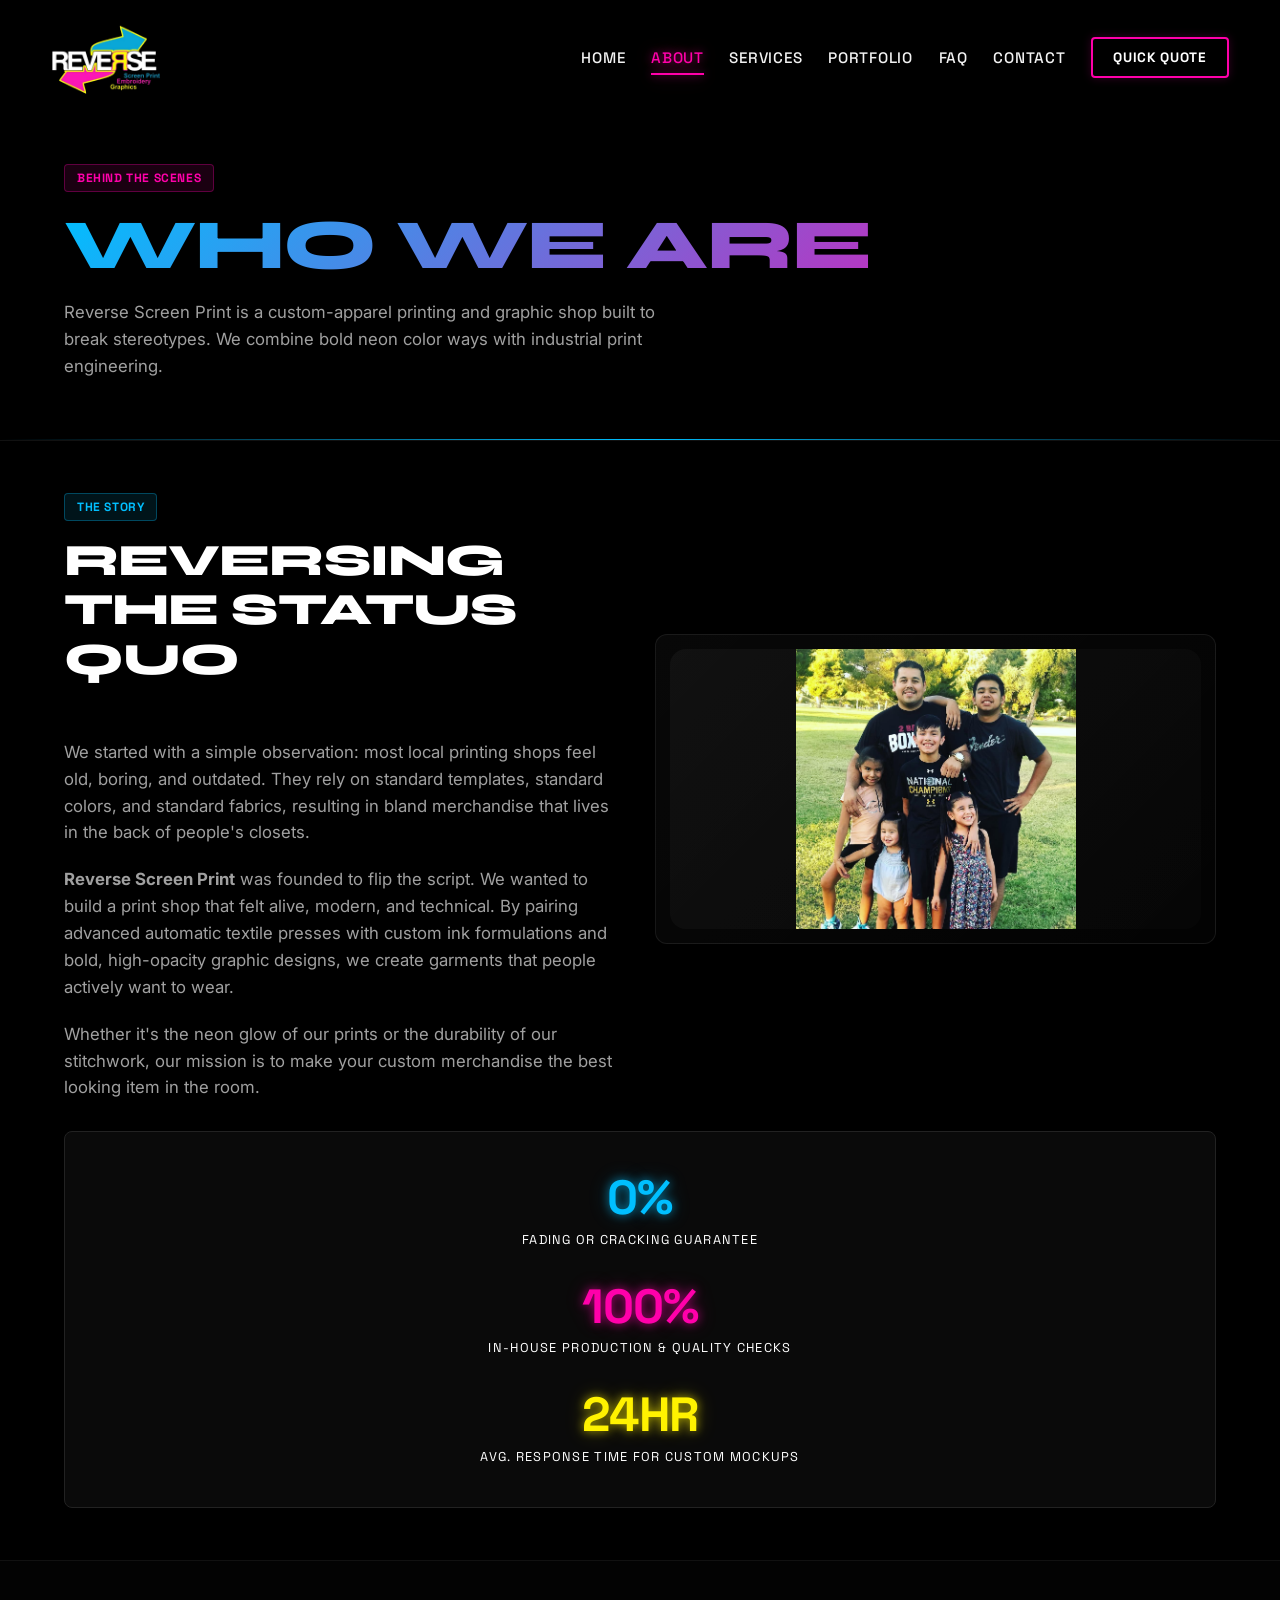
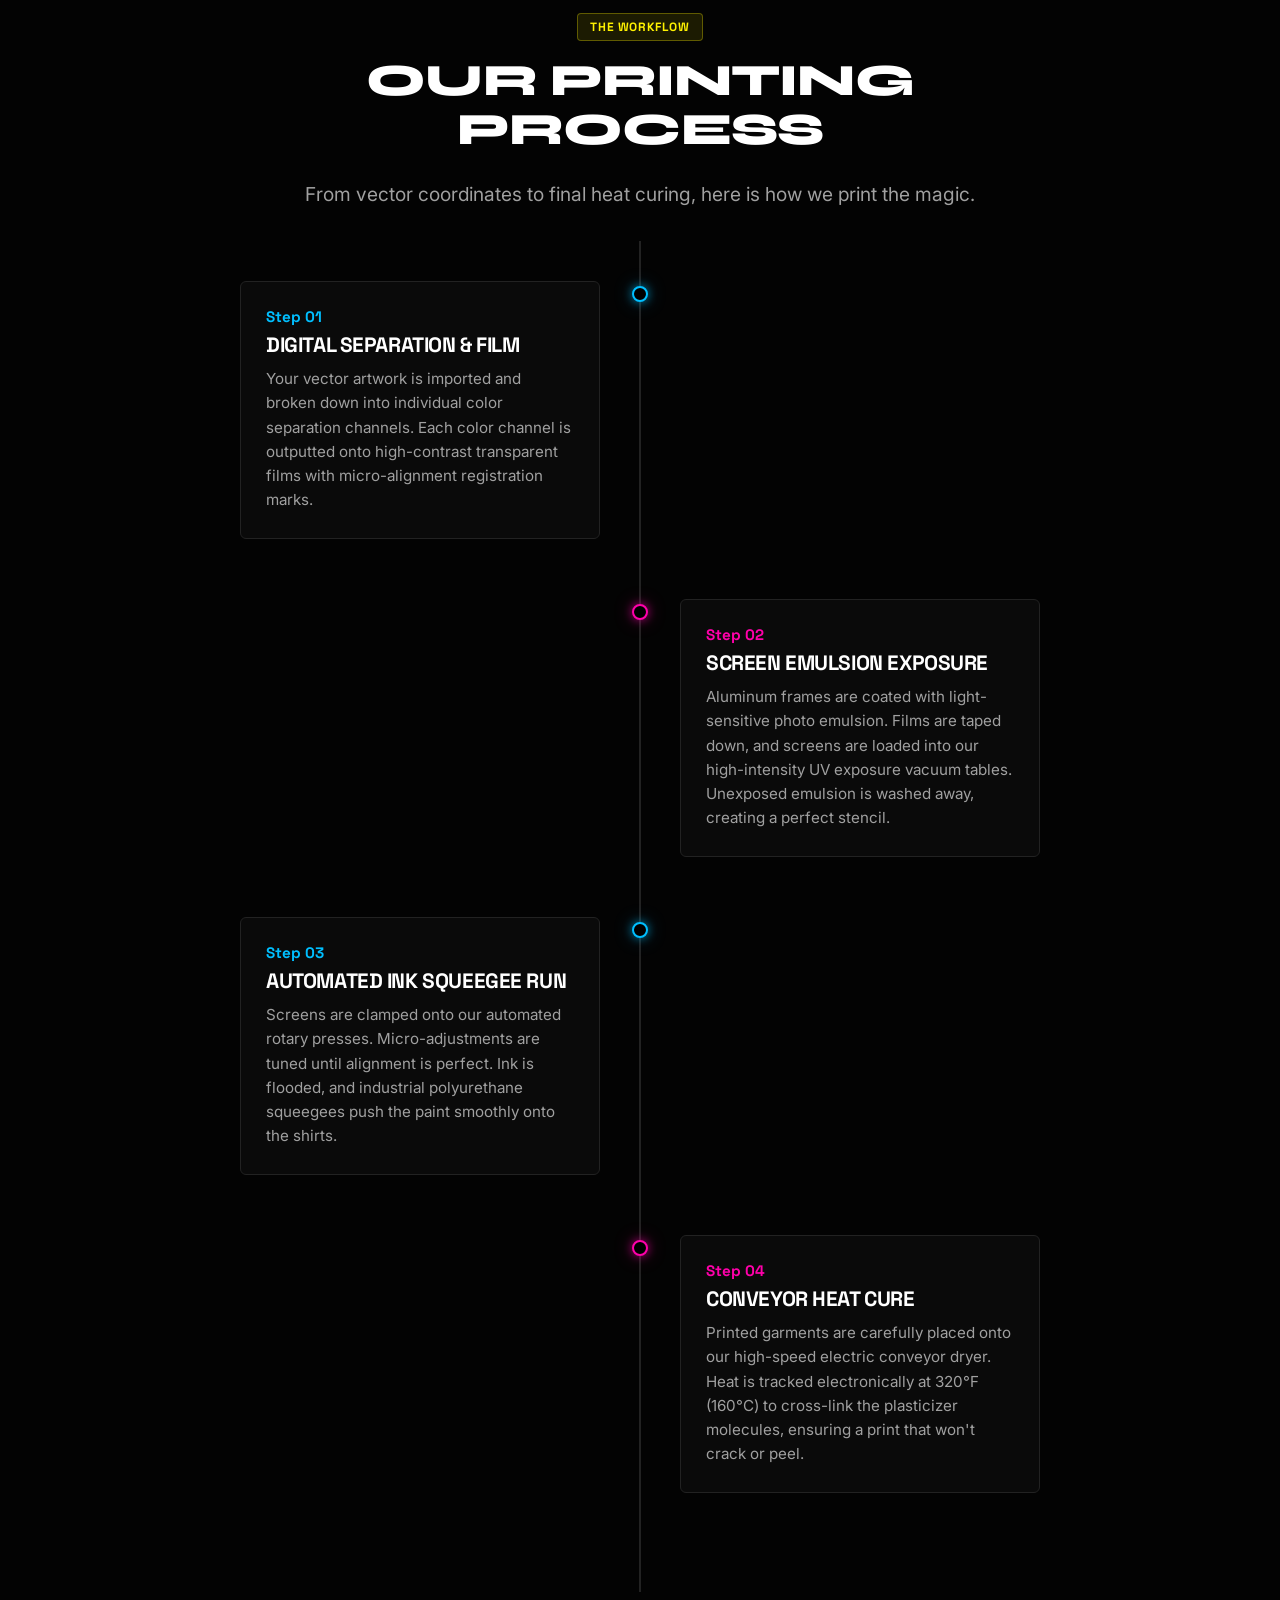
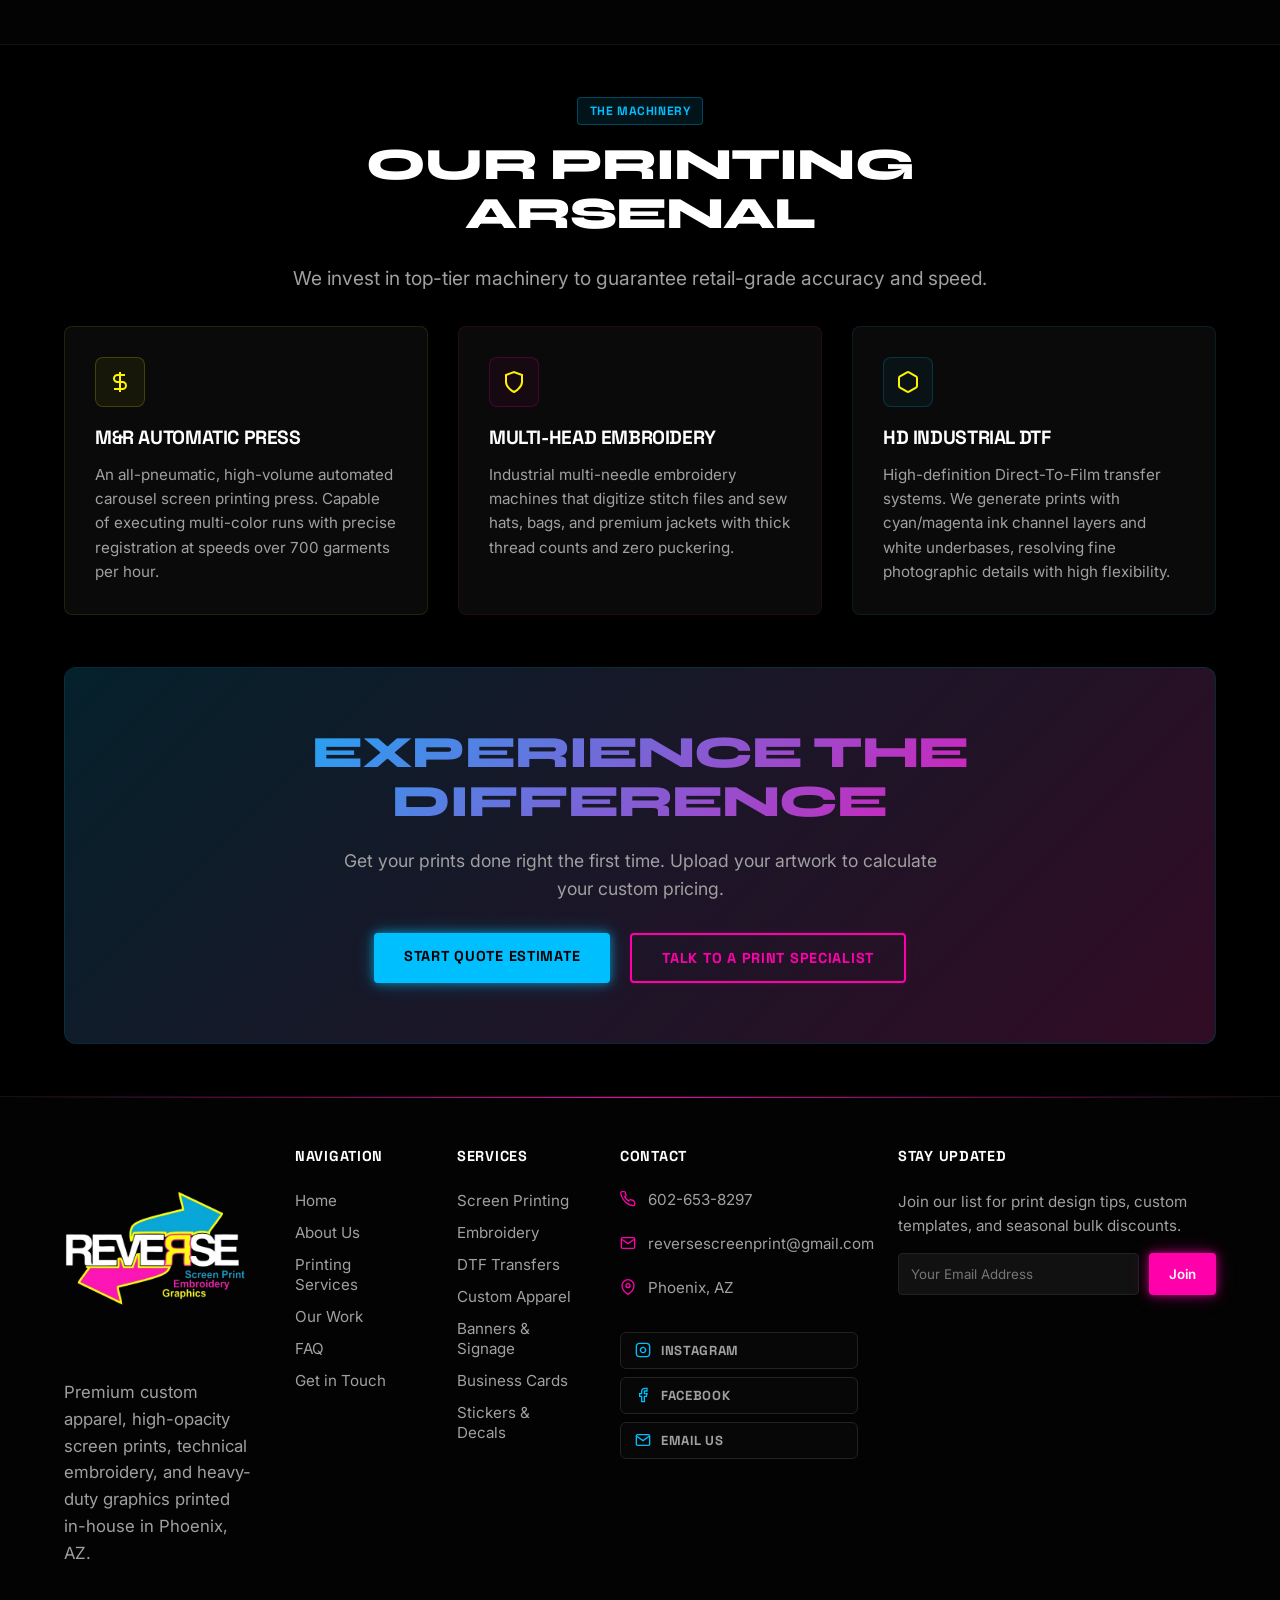
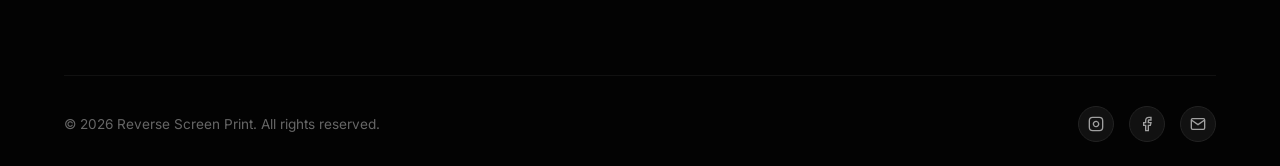
==== commit 23466209: "Updated website" ====
--- a/about.html
+++ b/about.html
@@ -63,34 +63,36 @@
     <!-- Our Story Section -->
     <section class="container">
       <div class="grid-2 about-story-grid">
-        <div>
+        <div class="about-copy-top">
           <span class="feature-badge badge-cyan">The Story</span>
           <h2 style="margin-bottom: 25px;">Reversing The Status Quo</h2>
-          <p style="margin-bottom: 20px;">
-            We started with a simple observation: most local printing shops feel old, boring, and outdated. They rely on standard templates, standard colors, and standard fabrics, resulting in bland merchandise that lives in the back of people's closets.
-          </p>
-          <p style="margin-bottom: 20px;">
-            <strong>Reverse Screen Print</strong> was founded to flip the script. We wanted to build a print shop that felt alive, modern, and technical. By pairing advanced automatic textile presses with custom ink formulations and bold, high-opacity graphic designs, we create garments that people actively want to wear.
-          </p>
-          <p>
-            Whether it's the neon glow of our prints or the durability of our stitchwork, our mission is to make your custom merchandise the best looking item in the room.
-          </p>
         </div>
         <div class="about-visual-stack">
           <div class="about-media-card">
             <img src="assets/Family-img.jpg" alt="Reverse Screen Print team and family" class="section-image">
           </div>
         </div>
-        <div style="border: 1px solid var(--border-color); background: var(--bg-card); border-radius: 8px; padding: 40px; display: flex; flex-direction: column; justify-content: center; text-align: center;">
-          <h3 class="neon-cyan" style="font-size: 3rem; margin-bottom: 5px;">0%</h3>
+        <div class="about-copy-bottom">
+          <p style="margin-bottom: 20px;">
+            We started with a simple observation: most local printing shops feel old, boring, and outdated. They rely on standard templates, standard colors, and standard fabrics, resulting in bland merchandise that lives in the back of people's closets.
+          </p>
+          <p style="margin-bottom: 20px;">
+            <strong>Reverse Screen Print</strong> was founded to flip the script. We wanted to build a print shop that felt alive, modern, and technical. By pairing advanced automatic textile presses with custom ink formulations and bold, high-opacity graphic designs, we create garments that people actively want to wear.
+          </p>
+          <p>
+            Whether it's the neon glow of our prints or the durability of our stitchwork, our mission is to make your custom merchandise the best looking item in the room.
+          </p>
+        </div>
+        <div class="about-stats-block" style="border: 1px solid var(--border-color); background: var(--bg-card); border-radius: 8px; padding: 40px; display: flex; flex-direction: column; justify-content: center; text-align: center;">
+          <h3 class="neon-cyan stat-number" style="margin-bottom:5px;">0%</h3>
           <p style="text-transform: uppercase; font-family: var(--font-subheading); font-size: 0.8rem; letter-spacing: 0.1em; color: #fff; margin-bottom: 30px;">
             Fading or Cracking Guarantee
           </p>
-          <h3 class="neon-magenta" style="font-size: 3rem; margin-bottom: 5px;">100%</h3>
+          <h3 class="neon-magenta stat-number" style="margin-bottom:5px;">100%</h3>
           <p style="text-transform: uppercase; font-family: var(--font-subheading); font-size: 0.8rem; letter-spacing: 0.1em; color: #fff; margin-bottom: 30px;">
             In-House Production & Quality Checks
           </p>
-          <h3 class="neon-yellow" style="font-size: 3rem; margin-bottom: 5px;">24hr</h3>
+          <h3 class="neon-yellow stat-number" style="margin-bottom:5px;">24hr</h3>
           <p style="text-transform: uppercase; font-family: var(--font-subheading); font-size: 0.8rem; letter-spacing: 0.1em; color: #fff;">
             Avg. Response Time for Custom Mockups
           </p>
--- a/style.css
+++ b/style.css
@@ -1443,6 +1443,28 @@
   gap: 32px;
 }
 
+/* Desktop: copy-top and copy-bottom in col 1, visual and stats in col 2 */
+.about-copy-top {
+  grid-column: 1;
+  grid-row: 1;
+}
+
+.about-copy-bottom {
+  grid-column: 1;
+  grid-row: 2;
+  align-self: start;
+}
+
+.about-story-grid .about-visual-stack {
+  grid-column: 2;
+  grid-row: 1 / 3;
+  align-self: center;
+}
+
+.about-stats-block {
+  grid-column: 1 / -1; /* span full width on desktop */
+}
+
 .about-visual-stack {
   display: grid;
   gap: 20px;
@@ -2650,6 +2672,422 @@
 }
 
 
+/* ================================================
+   COMPREHENSIVE RESPONSIVE SYSTEM
+   Breakpoints: 400 | 576 | 768 | 992 | 1200 | 1440
+   ================================================ */
+
+/* ── Global base fixes ─────────────────────────── */
+img, video, svg, iframe {
+  max-width: 100%;
+}
+
+/* Prevent any element from causing horizontal scroll */
+section, main, footer, header {
+  max-width: 100vw;
+  overflow-x: hidden;
+}
+
+/* ── Typography fluid scaling ──────────────────── */
+h1 { font-size: clamp(1.9rem, 5.5vw, 4.5rem); }
+h2 { font-size: clamp(1.6rem, 3.5vw, 3rem); }
+h3 { font-size: clamp(1.15rem, 2.2vw, 2rem); }
+p  { font-size: clamp(0.92rem, 1.4vw, 1.05rem); }
+
+/* ── .grid-2 fix: was incorrectly set to 3 cols ── */
+.grid-2 {
+  display: grid;
+  grid-template-columns: repeat(2, 1fr);
+  gap: 30px;
+}
+
+/* ── Hero visual card: remove fixed min-height ─── */
+.hero-visual-card {
+  min-height: unset;
+}
+
+/* ── CTA box: fluid padding ─────────────────────── */
+.neon-cta-box {
+  padding: clamp(32px, 5vw, 60px) clamp(24px, 6vw, 80px);
+}
+
+/* ── Map canvas: cap height ─────────────────────── */
+.map-canvas {
+  height: clamp(240px, 50vw, 400px);
+}
+
+/* ── Section/page-hero image: responsive height ── */
+.page-hero-image,
+.section-image {
+  height: clamp(200px, 40vw, 480px);
+}
+
+/* ── About visual stack image ────────────────────── */
+.about-visual-stack .section-image {
+  height: clamp(180px, 30vw, 280px);
+}
+
+/* ── Contact / quote inline image heights ──────── */
+.contact-asset-image {
+  height: clamp(140px, 22vw, 220px) !important;
+}
+
+/* ── Hero image ─────────────────────────────────── */
+.hero-image {
+  min-height: unset;
+  height: auto;
+  max-height: 520px;
+  width: 100%;
+}
+
+/* ── Summary card image (quote page) ───────────── */
+.summary-card .contact-asset-image {
+  height: clamp(120px, 18vw, 180px) !important;
+}
+
+/* ═══════════════════════════════════════════════
+   BREAKPOINT: 1440px+ (large monitors)
+   ═══════════════════════════════════════════════ */
+@media (min-width: 1440px) {
+  html { font-size: 17px; }
+  .container { max-width: 1320px; }
+}
+
+/* ═══════════════════════════════════════════════
+   BREAKPOINT: ≤ 1200px (small laptops)
+   ═══════════════════════════════════════════════ */
+@media (max-width: 1200px) {
+  .footer-grid {
+    grid-template-columns: repeat(3, 1fr);
+  }
+}
+
+/* ═══════════════════════════════════════════════
+   BREAKPOINT: ≤ 992px (tablets / small laptops)
+   ═══════════════════════════════════════════════ */
+@media (max-width: 992px) {
+  /* Two-col grids collapse to single */
+  .grid-2 {
+    grid-template-columns: 1fr;
+  }
+
+  /* About story: reset explicit placement, DOM order takes over */
+  .about-copy-top,
+  .about-copy-bottom,
+  .about-story-grid .about-visual-stack,
+  .about-stats-block {
+    grid-column: auto;
+    grid-row: auto;
+    align-self: auto;
+  }
+
+  /* Center the image on mobile/tablet */
+  .about-story-grid .about-visual-stack {
+    text-align: center;
+  }
+
+  /* Service header */
+  .service-header {
+    padding: 48px 0 32px;
+  }
+
+  /* FAQ */
+  .faq-question {
+    padding: 18px 20px;
+    font-size: 1rem;
+  }
+  .faq-answer-content {
+    padding: 0 20px 20px;
+  }
+
+  /* Timeline: left-side only */
+  .timeline::before { left: 20px; }
+  .timeline-item {
+    width: 100%;
+    padding-left: 50px;
+    padding-right: 0;
+    margin-bottom: 36px;
+  }
+  .timeline-item:nth-child(even) {
+    padding-left: 50px;
+    margin-left: 0;
+  }
+  .timeline-item::after,
+  .timeline-item:nth-child(even)::after {
+    left: 12px;
+    right: auto;
+  }
+
+  /* Footer: 2-col at tablet */
+  .footer-grid {
+    grid-template-columns: repeat(2, 1fr);
+  }
+}
+
+/* ═══════════════════════════════════════════════
+   BREAKPOINT: ≤ 768px (large phones / small tablets)
+   ═══════════════════════════════════════════════ */
+@media (max-width: 768px) {
+  body { font-size: 15px; }
+  .container { padding: 36px 0; }
+  .section-block { padding: 36px 0; }
+  .hero-panel { padding-top: 36px; }
+
+  .hero-copy-bottom { text-align: center; }
+  .hero-description { margin: 0 auto 24px; max-width: 100%; }
+
+  .services-grid,
+  .feature-grid,
+  .portfolio-preview-grid,
+  .testimonial-grid,
+  .equipment-grid,
+  .grid-2,
+  .grid-4 {
+    grid-template-columns: 1fr;
+  }
+
+  .services-grid > .card { min-height: unset; }
+
+  .portfolio-preview-grid > .portfolio-preview-card:last-child:nth-child(3n + 1) {
+    grid-column: auto;
+  }
+
+  .card { padding: 22px 18px; }
+
+  .page-hero-image,
+  .section-image {
+    height: clamp(180px, 55vw, 360px);
+    border-radius: 10px;
+  }
+
+  .portfolio-preview-card .media-card-image {
+    height: clamp(180px, 55vw, 260px);
+  }
+
+  h2 { margin-bottom: 1rem; }
+  .section-heading { margin-bottom: 20px; }
+  .service-header { padding: 36px 0 24px; }
+  .service-grid { grid-template-columns: 1fr; gap: 28px; }
+
+  .lightbox-container {
+    width: 100%;
+    max-height: 100vh;
+    border-radius: 0;
+    grid-template-columns: 1fr;
+  }
+
+  .faq-question { font-size: 0.95rem; padding: 16px; }
+
+  .placement-grid { grid-template-columns: repeat(2, 1fr); }
+
+  .footer-grid {
+    grid-template-columns: repeat(2, 1fr);
+    gap: 28px;
+  }
+  .footer-info {
+    grid-column: 1 / -1;
+  }
+  .footer-info p { max-width: 100%; }
+
+  .footer-social-stack {
+    flex-direction: row;
+    flex-wrap: wrap;
+  }
+
+  .newsletter-form { flex-direction: column; }
+  .newsletter-btn { padding: 12px; width: 100%; }
+
+  .compare-container {
+    overflow-x: auto;
+    -webkit-overflow-scrolling: touch;
+  }
+}
+
+/* ═══════════════════════════════════════════════
+   BREAKPOINT: ≤ 576px (phones)
+   ═══════════════════════════════════════════════ */
+@media (max-width: 576px) {
+  .container { width: 94%; padding: 28px 0; }
+
+  h1 { font-size: clamp(1.7rem, 8vw, 2.6rem); }
+  h2 { font-size: clamp(1.4rem, 6vw, 2rem); }
+  h3 { font-size: clamp(1.05rem, 4.5vw, 1.4rem); }
+
+  .section-block { padding: 28px 0; }
+  .hero-panel { padding: 28px 0 36px; }
+
+  .btn-group { flex-direction: column; gap: 12px; }
+  .btn { width: 100%; padding: 13px 20px; font-size: 0.85rem; }
+
+  .nav-cta { padding: 8px 14px; font-size: 0.78rem; }
+
+  .arrow { width: 40px; height: 40px; }
+
+  .card { padding: 18px 14px; }
+
+  .service-icon { width: 44px; height: 44px; }
+  .service-icon svg { width: 22px; height: 22px; }
+
+  .portfolio-preview-card .media-card-image {
+    height: clamp(160px, 60vw, 240px);
+  }
+
+  .testimonial-card { padding: 18px; }
+
+  .faq-question { font-size: 0.88rem; padding: 14px; }
+  .faq-answer-content { padding: 0 14px 18px; font-size: 0.9rem; }
+
+  .footer-grid { grid-template-columns: 1fr; gap: 24px; }
+  .footer-info { grid-column: 1; }
+  .footer-bottom { flex-direction: column; text-align: center; gap: 14px; }
+
+  .form-control { padding: 12px; font-size: 0.95rem; }
+  .form-row { grid-template-columns: 1fr; gap: 0; }
+
+  .placement-grid { grid-template-columns: repeat(2, 1fr); gap: 10px; }
+  .placement-card { padding: 12px 8px; }
+
+  .file-dropzone { padding: 24px 16px; }
+
+  .quote-dashboard { grid-template-columns: 1fr; gap: 24px; }
+  .summary-card { position: static; }
+
+  .timeline::before { left: 16px; }
+  .timeline-item {
+    width: 100%;
+    padding-left: 44px;
+    padding-right: 0;
+    margin-bottom: 28px;
+  }
+  .timeline-item:nth-child(even) {
+    padding-left: 44px;
+    margin-left: 0;
+  }
+  .timeline-item::after,
+  .timeline-item:nth-child(even)::after {
+    left: 8px;
+    right: auto;
+  }
+  .timeline-content { padding: 18px; }
+
+  .service-header { padding: 28px 0 20px; }
+  .service-grid { gap: 20px; }
+  .section-header { margin-bottom: 20px; }
+  .section-heading { margin-bottom: 16px; }
+
+  .footer-social-stack { flex-direction: column; }
+  .footer-social-pill { width: 100%; justify-content: flex-start; }
+
+  .scroll-top-btn { width: 40px; height: 40px; right: 16px; bottom: 16px; font-size: 0.95rem; }
+
+  .map-canvas { height: 220px; }
+
+  .portfolio-preview-grid > .portfolio-preview-card:last-child:nth-child(3n + 1) {
+    grid-column: auto;
+  }
+}
+
+/* ═══════════════════════════════════════════════
+   BREAKPOINT: ≤ 400px (very small phones)
+   ═══════════════════════════════════════════════ */
+@media (max-width: 400px) {
+  .container { width: 96%; }
+  h1 { font-size: clamp(1.5rem, 9vw, 2.2rem); }
+  h2 { font-size: clamp(1.25rem, 7vw, 1.7rem); }
+
+  .nav-container { min-height: 64px; }
+  .site-logo { width: clamp(72px, 22vw, 100px); }
+
+  .hero-visual-card { padding: 16px; border-radius: 12px; }
+
+  .btn { padding: 11px 16px; font-size: 0.8rem; }
+  .card { padding: 16px 12px; border-radius: 6px; }
+
+  .faq-question { font-size: 0.84rem; padding: 12px; }
+
+  .placement-grid { gap: 8px; }
+  .placement-card { padding: 10px 6px; }
+  .placement-card-title { font-size: 0.7rem; }
+
+  .filter-btn { padding: 8px 14px; font-size: 0.78rem; }
+  .testimonial-card { padding: 14px; }
+
+  .footer-social-pill { font-size: 0.76rem; padding: 8px 10px; }
+  .newsletter-input { padding: 10px; }
+
+  .scroll-top-btn { width: 36px; height: 36px; right: 12px; bottom: 12px; }
+}
+
+/* Responsive stat numbers (about page) */
+.stat-number {
+  font-size: clamp(2rem, 5vw, 3rem);
+  margin-bottom: 5px;
+}
+
+/* Contact page: Print Shop Details grid */
+.contact-details-grid {
+  align-items: start;
+}
+
+/* Desktop: copy-top row 1 col 1, copy-bottom row 2 col 1, form col 2 spanning both rows */
+.contact-copy-top {
+  grid-column: 1;
+  grid-row: 1;
+}
+
+.contact-copy-bottom {
+  grid-column: 1;
+  grid-row: 2;
+  align-self: start;
+}
+
+.contact-form-col {
+  grid-column: 2;
+  grid-row: 1 / 3;
+}
+
+/* Mobile image: hidden on desktop */
+.contact-img-mobile {
+  display: none;
+}
+
+/* Desktop image inside form card: visible on desktop */
+.contact-img-desktop {
+  display: block;
+  margin-bottom: 20px;
+}
+
+@media (max-width: 992px) {
+  /* Reset all explicit grid placement for single-column layout */
+  .contact-copy-top,
+  .contact-copy-bottom,
+  .contact-form-col,
+  .contact-img-mobile {
+    grid-column: auto;
+    grid-row: auto;
+    align-self: auto;
+  }
+
+  /* Order: heading (1) → mobile image (2) → body copy (3) → form (4) */
+  .contact-copy-top    { order: 1; }
+  .contact-img-mobile  { order: 2; display: block; }
+  .contact-copy-bottom { order: 3; }
+  .contact-form-col    { order: 4; }
+
+  /* Hide duplicate image inside form card on mobile */
+  .contact-img-desktop { display: none; }
+
+  /* Mobile image: full-width and centered */
+  .contact-img-mobile {
+    width: 100%;
+    text-align: center;
+  }
+  .contact-img-mobile img {
+    width: 100%;
+    border-radius: 12px;
+  }
+}
+
 /* ==============================================
    SCROLL-REVEAL ANIMATION SYSTEM
    Premium entrance animations triggered on scroll
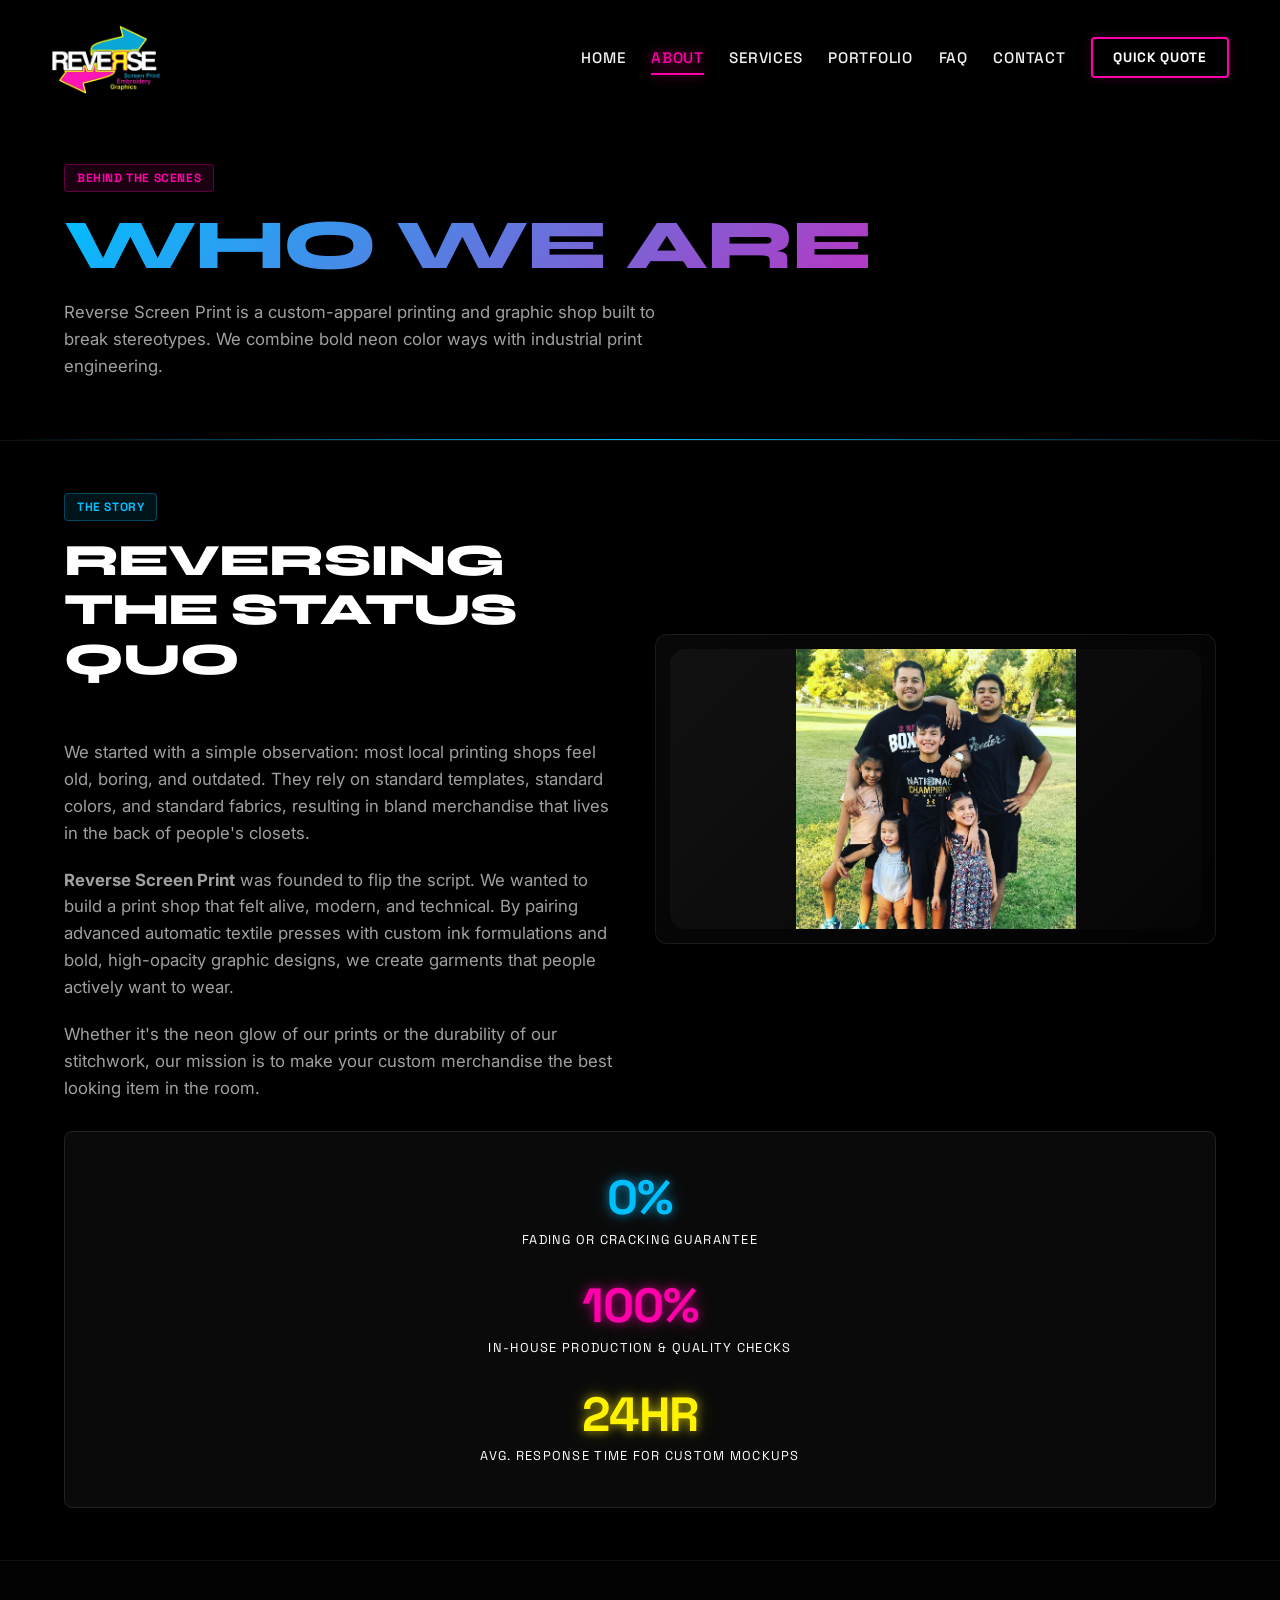
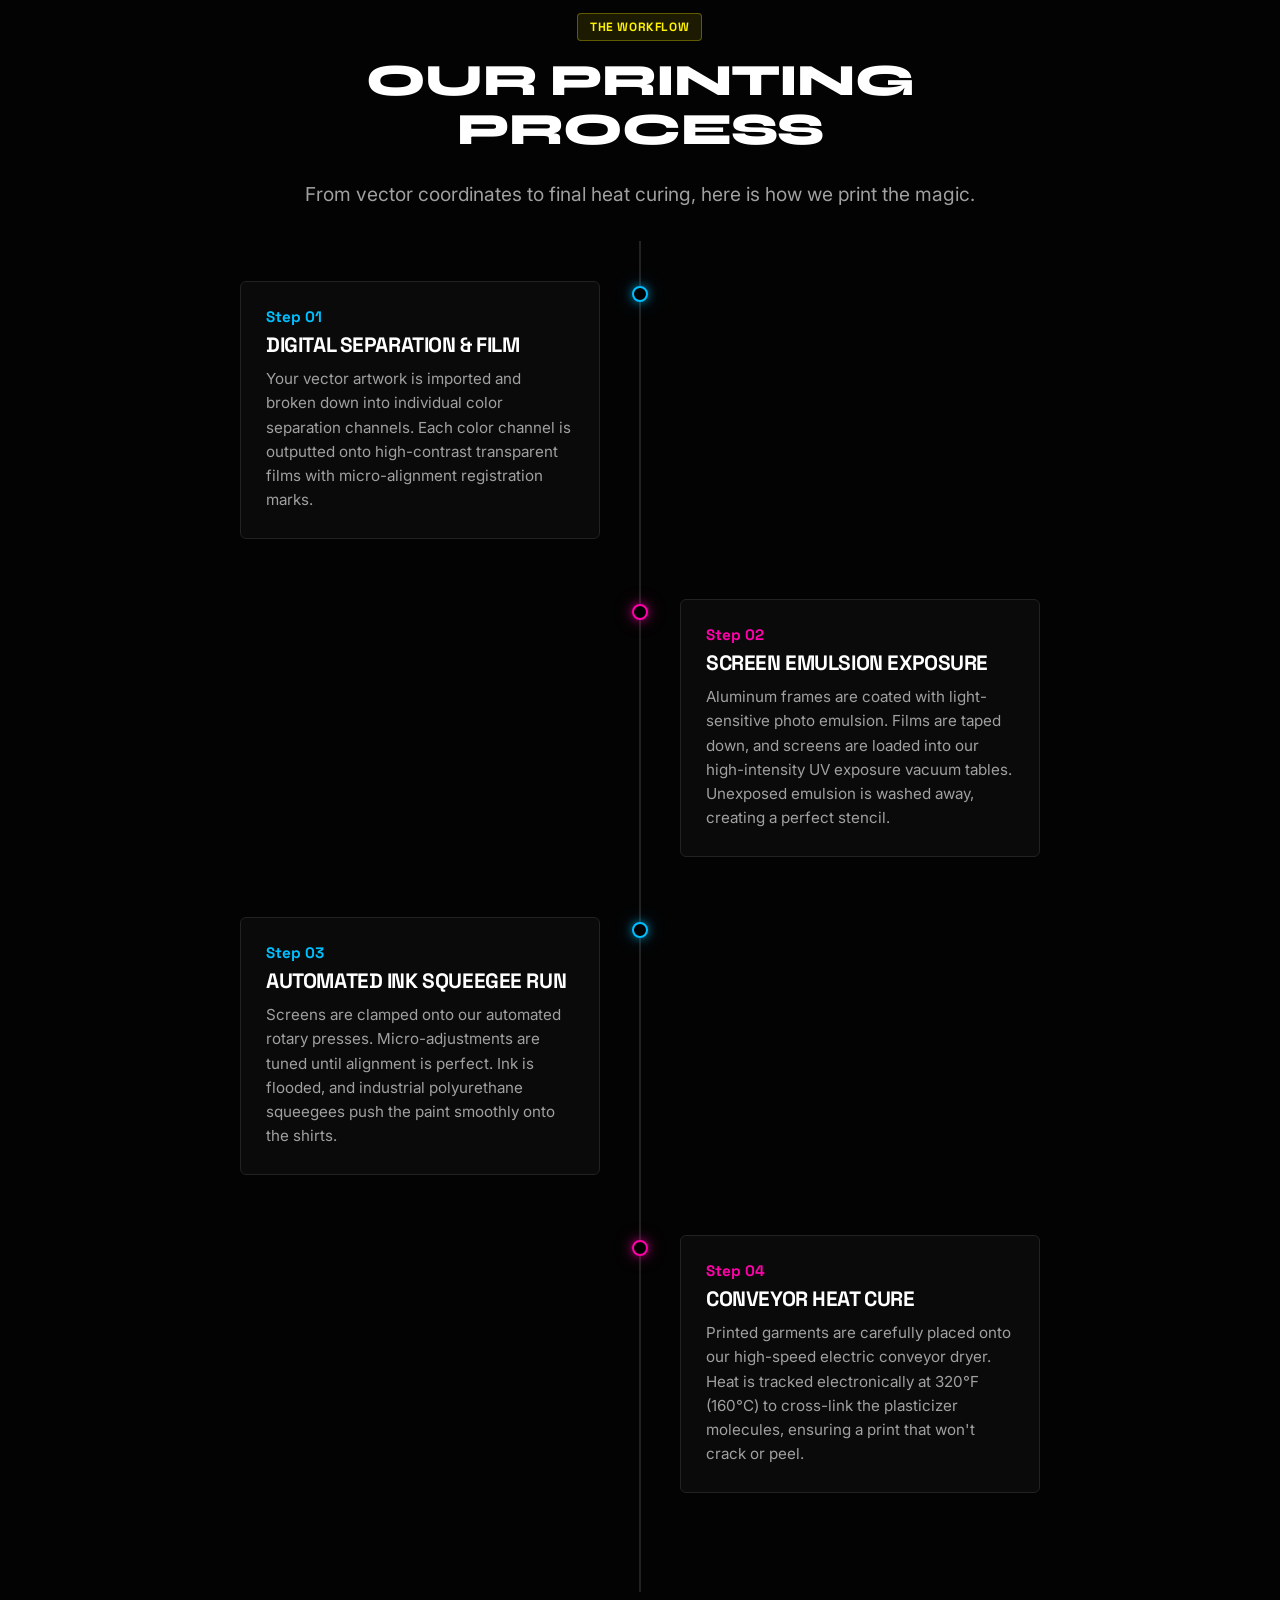
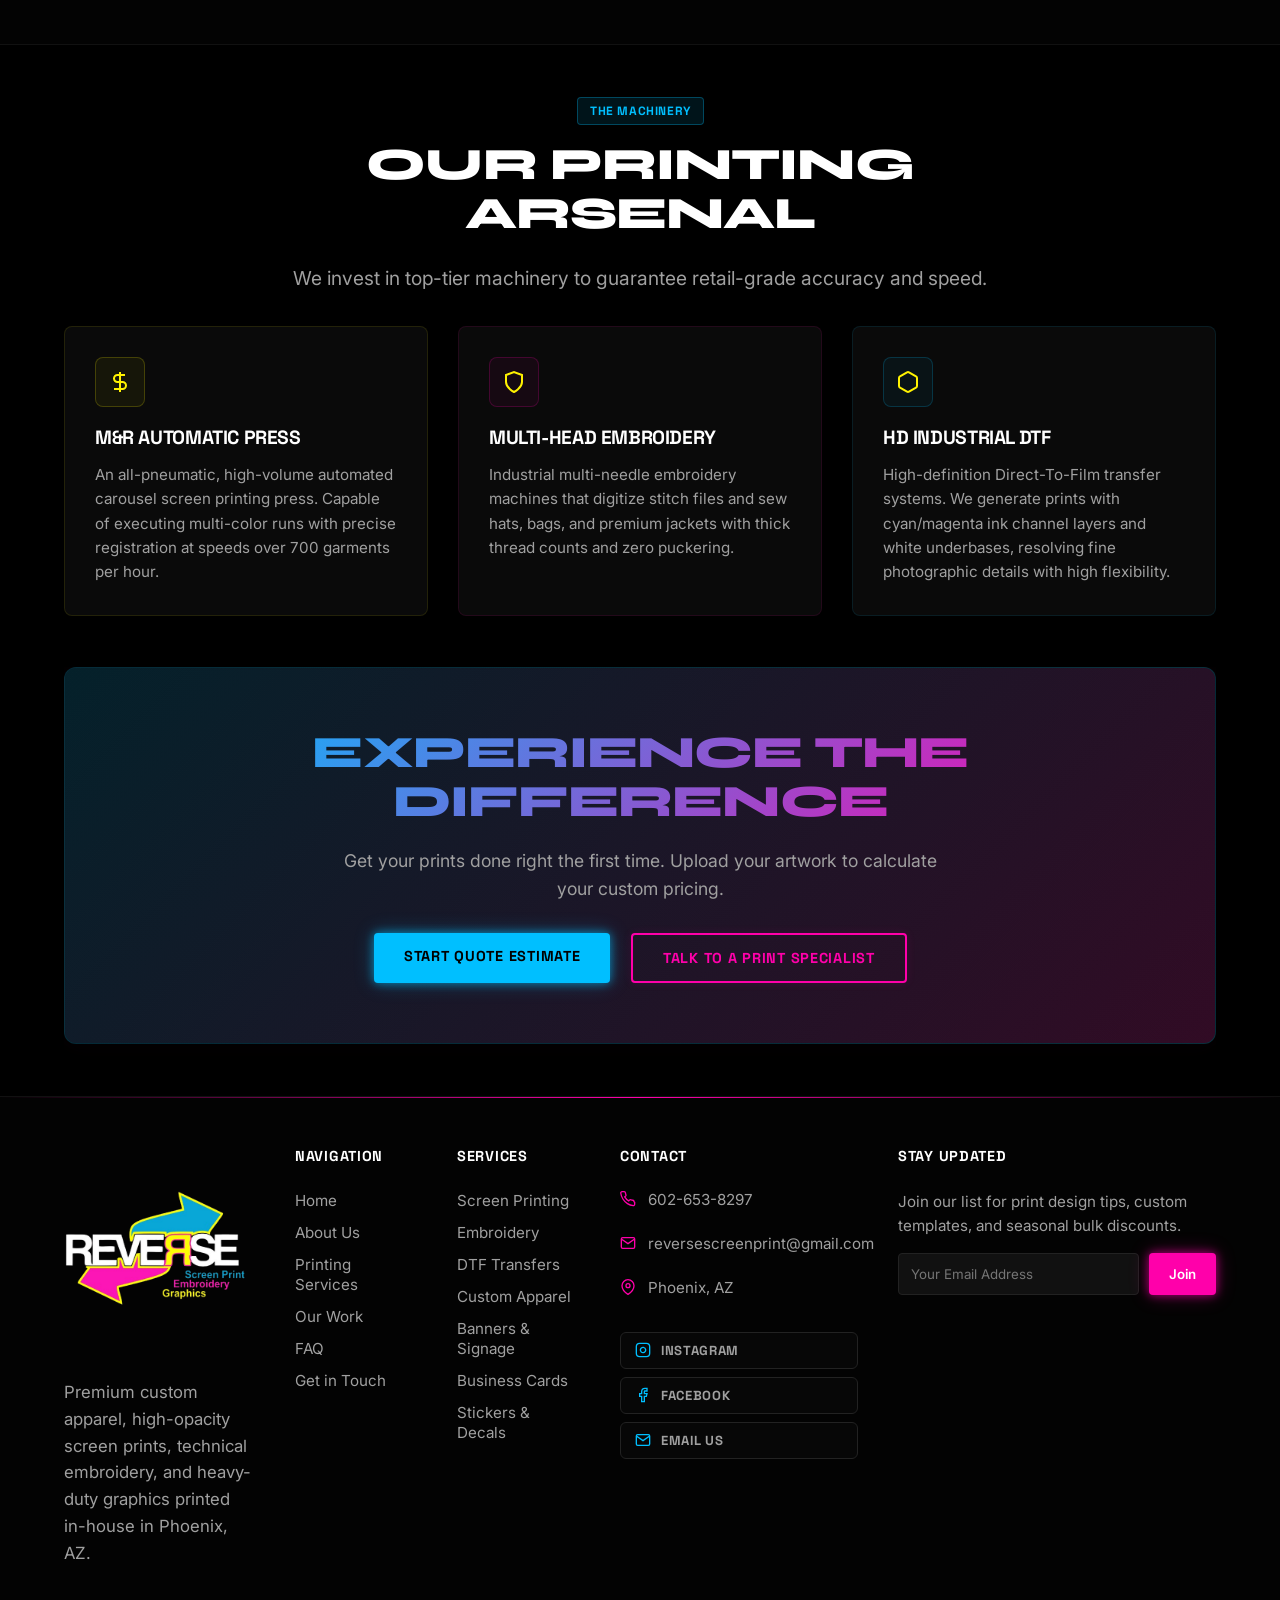
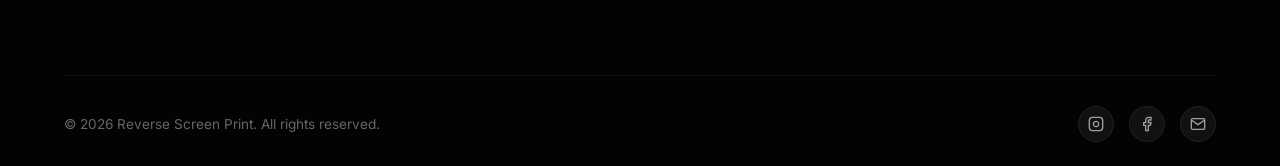
==== commit 9e408002: "Describe your changes" ====
--- a/about.html
+++ b/about.html
@@ -5,6 +5,7 @@
   <meta name="viewport" content="width=device-width, initial-scale=1.0">
   <meta name="description" content="Discover the story of Reverse Screen Print, our state-of-the-art screen printing workshop, and our premium apparel finishing processes.">
   <title>About Us | Reverse Screen Print</title>
+  <link rel="icon" type="image/png" href="assets/Main-LOGO.png">
   <link rel="stylesheet" href="style.css">
 </head>
 <body>
--- a/style.css
+++ b/style.css
@@ -405,6 +405,7 @@
   justify-content: space-between;
   gap: 20px;
   padding: 0;
+  overflow: visible;
 }
 
 .logo-link {
@@ -499,6 +500,8 @@
   visibility: hidden;
   box-shadow: 0 10px 30px rgba(0,0,0,0.8), 0 0 15px rgba(0, 191, 255, 0.05);
   transition: all var(--transition-medium);
+  z-index: 10000;
+  overflow: visible;
 }
 
 .dropdown-menu::before {
@@ -1494,10 +1497,66 @@
   flex-shrink: 0;
 }
 
+/* Service content column: desktop — normal block flow */
+.service-content-col {
+  display: contents; /* passthrough on desktop so grid children behave normally */
+}
+
+.service-content-header,
+.service-content-body {
+  /* no special desktop styles needed — children render in source order inside the grid column */
+}
+
 @media (max-width: 992px) {
   .service-grid {
     grid-template-columns: 1fr;
-    gap: 40px;
+    gap: 0; /* gaps handled by inner spacing */
+  }
+
+  /* On mobile/tablet, switch the grid to a flex column so we can use order */
+  .service-grid {
+    display: flex;
+    flex-direction: column;
+  }
+
+  /* Reset passthrough so children become real flex items */
+  .service-content-col {
+    display: flex;
+    flex-direction: column;
+    order: 0; /* keeps header+body together as a unit wrapped in the col */
+    gap: 0;
+  }
+
+  /* 1st: heading (badge + h2) */
+  .service-content-header {
+    order: 1;
+    margin-bottom: 24px;
+  }
+
+  /* 2nd: image card */
+  .service-mock-graphic {
+    order: 2;
+    width: 100%;
+    max-width: 540px;
+    margin: 0 auto 28px auto;
+    aspect-ratio: 4 / 3;
+  }
+
+  /* 3rd: remaining text, list, price, buttons */
+  .service-content-body {
+    order: 3;
+  }
+
+  /* Make the whole grid a flex col so service-content-col items and mock-graphic interleave */
+  .service-grid {
+    align-items: stretch;
+  }
+
+  /* Override — service-content-col should NOT be a flex container that wraps both
+     header and body together; instead we pull it apart so order on the individual
+     children (header, body) positions them around the image. */
+  .service-content-col {
+    display: contents;
   }
 }
 
@@ -2683,9 +2742,15 @@
 }
 
 /* Prevent any element from causing horizontal scroll */
-section, main, footer, header {
+section, main, footer {
   max-width: 100vw;
   overflow-x: hidden;
+}
+
+/* Header must never clip its dropdown — overflow must remain visible */
+header {
+  max-width: 100vw;
+  overflow: visible;
 }
 
 /* ── Typography fluid scaling ──────────────────── */
@@ -2867,7 +2932,9 @@
   h2 { margin-bottom: 1rem; }
   .section-heading { margin-bottom: 20px; }
   .service-header { padding: 36px 0 24px; }
-  .service-grid { grid-template-columns: 1fr; gap: 28px; }
+  .service-grid { gap: 0; }
+  .service-mock-graphic { max-width: 480px; margin-left: auto; margin-right: auto; margin-bottom: 24px; }
+  .service-content-header { margin-bottom: 20px; }
 
   .lightbox-container {
     width: 100%;
@@ -2971,7 +3038,9 @@
   .timeline-content { padding: 18px; }
 
   .service-header { padding: 28px 0 20px; }
-  .service-grid { gap: 20px; }
+  .service-grid { gap: 0; }
+  .service-mock-graphic { max-width: 380px; margin-bottom: 20px; }
+  .service-content-header { margin-bottom: 16px; }
   .section-header { margin-bottom: 20px; }
   .section-heading { margin-bottom: 16px; }
 
@@ -3099,54 +3168,70 @@
   will-change: opacity, transform;
   transition-property: opacity, transform;
   transition-timing-function: cubic-bezier(0.16, 1, 0.3, 1);
-  transition-duration: 0.75s;
+  transition-duration: 0.7s;
 }
 
 /* Direction variants */
-[data-reveal="fade-up"] {
-  transform: translateY(40px);
-}
-
-[data-reveal="fade-down"] {
-  transform: translateY(-40px);
-}
-
-[data-reveal="fade-left"] {
-  transform: translateX(-50px);
-}
-
-[data-reveal="fade-right"] {
-  transform: translateX(50px);
-}
-
-[data-reveal="fade-scale"] {
-  transform: scale(0.92);
-}
-
-[data-reveal="fade-scale-up"] {
-  transform: scale(0.92) translateY(24px);
-}
+[data-reveal="fade-up"]       { transform: translateY(36px); }
+[data-reveal="fade-down"]     { transform: translateY(-28px); }
+[data-reveal="fade-left"]     { transform: translateX(-44px); }
+[data-reveal="fade-right"]    { transform: translateX(44px); }
+[data-reveal="fade-scale"]    { transform: scale(0.93); }
+[data-reveal="fade-scale-up"] { transform: scale(0.93) translateY(20px); }
 
 /* Revealed / visible state */
 [data-reveal].revealed {
   opacity: 1;
   transform: none;
-}
-
-/* Stagger delay utilities */
-[data-delay="100"] { transition-delay: 100ms; }
-[data-delay="150"] { transition-delay: 150ms; }
-[data-delay="200"] { transition-delay: 200ms; }
-[data-delay="250"] { transition-delay: 250ms; }
-[data-delay="300"] { transition-delay: 300ms; }
-[data-delay="350"] { transition-delay: 350ms; }
-[data-delay="400"] { transition-delay: 400ms; }
-[data-delay="500"] { transition-delay: 500ms; }
-[data-delay="600"] { transition-delay: 600ms; }
-
-/* Longer, slower variant for large visual elements */
-[data-reveal][data-slow] {
-  transition-duration: 1s;
+  /* Keep delay ONLY during the reveal transition; reset after so hover etc. aren't affected */
+  transition-delay: 0ms !important; /* overridden by data-delay below until revealed */
+}
+
+/* Stagger delay utilities — these apply while element is NOT yet revealed */
+:not(.revealed)[data-delay="0"]   { transition-delay: 0ms; }
+:not(.revealed)[data-delay="60"]  { transition-delay: 60ms; }
+:not(.revealed)[data-delay="80"]  { transition-delay: 80ms; }
+:not(.revealed)[data-delay="100"] { transition-delay: 100ms; }
+:not(.revealed)[data-delay="120"] { transition-delay: 120ms; }
+:not(.revealed)[data-delay="150"] { transition-delay: 150ms; }
+:not(.revealed)[data-delay="160"] { transition-delay: 160ms; }
+:not(.revealed)[data-delay="200"] { transition-delay: 200ms; }
+:not(.revealed)[data-delay="240"] { transition-delay: 240ms; }
+:not(.revealed)[data-delay="250"] { transition-delay: 250ms; }
+:not(.revealed)[data-delay="280"] { transition-delay: 280ms; }
+:not(.revealed)[data-delay="300"] { transition-delay: 300ms; }
+:not(.revealed)[data-delay="340"] { transition-delay: 340ms; }
+:not(.revealed)[data-delay="350"] { transition-delay: 350ms; }
+:not(.revealed)[data-delay="400"] { transition-delay: 400ms; }
+:not(.revealed)[data-delay="500"] { transition-delay: 500ms; }
+:not(.revealed)[data-delay="600"] { transition-delay: 600ms; }
+
+/* Longer transition for large visual elements */
+[data-reveal][data-slow] { transition-duration: 1s; }
+
+/* Reduce motion on smaller screens to avoid layout shifts */
+@media (max-width: 768px) {
+  [data-reveal="fade-left"]     { transform: translateX(-24px); }
+  [data-reveal="fade-right"]    { transform: translateX(24px); }
+  [data-reveal="fade-up"]       { transform: translateY(24px); }
+  [data-reveal="fade-down"]     { transform: translateY(-18px); }
+  [data-reveal="fade-scale"]    { transform: scale(0.96); }
+  [data-reveal="fade-scale-up"] { transform: scale(0.96) translateY(14px); }
+  [data-reveal] { transition-duration: 0.55s; }
+}
+
+@media (max-width: 480px) {
+  [data-reveal="fade-left"],
+  [data-reveal="fade-right"]    { transform: translateX(0) translateY(20px); }
+  /* Collapse horizontal slides to vertical on very small screens */
+  [data-reveal] { transition-duration: 0.5s; }
+  /* Cap stagger delays on mobile so content doesn't feel slow */
+  :not(.revealed)[data-delay="300"],
+  :not(.revealed)[data-delay="340"],
+  :not(.revealed)[data-delay="350"],
+  :not(.revealed)[data-delay="400"],
+  :not(.revealed)[data-delay="500"],
+  :not(.revealed)[data-delay="600"] { transition-delay: 200ms; }
 }
 
 /* Respect reduced motion preferences */
